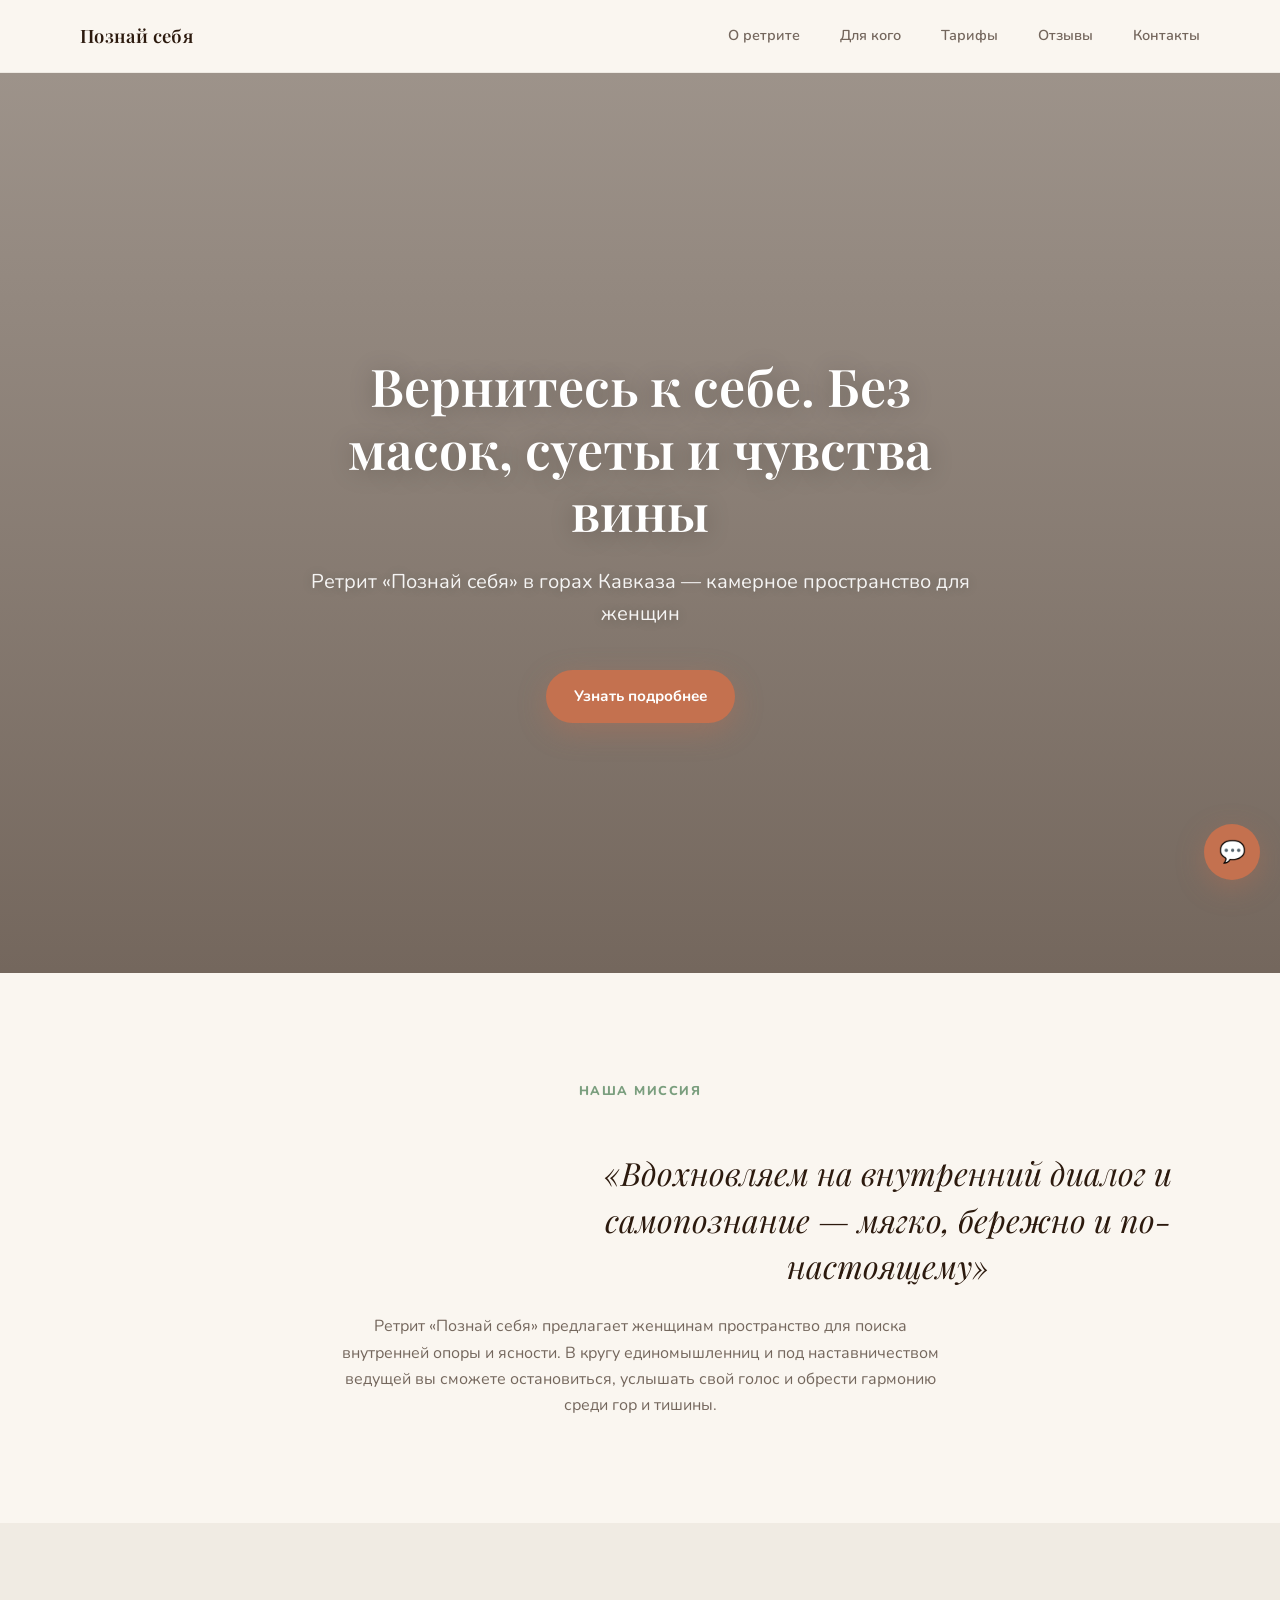
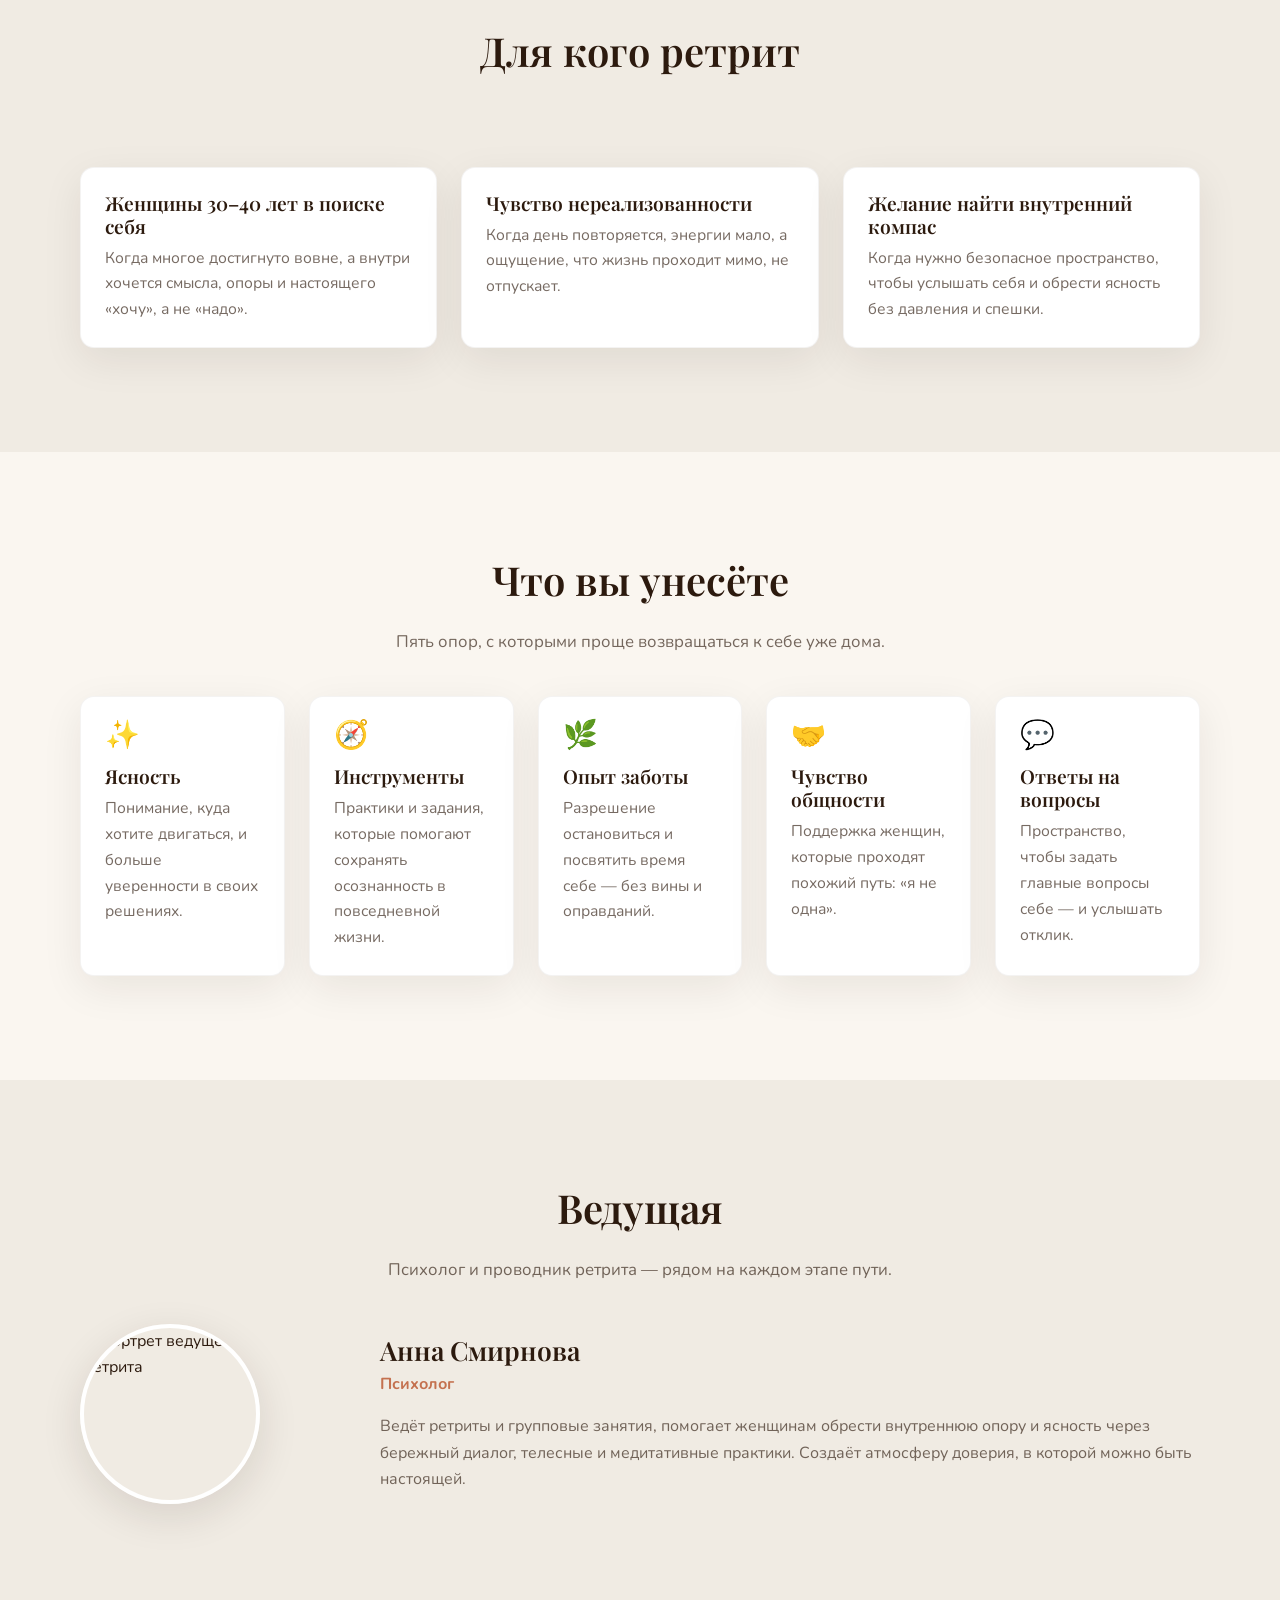
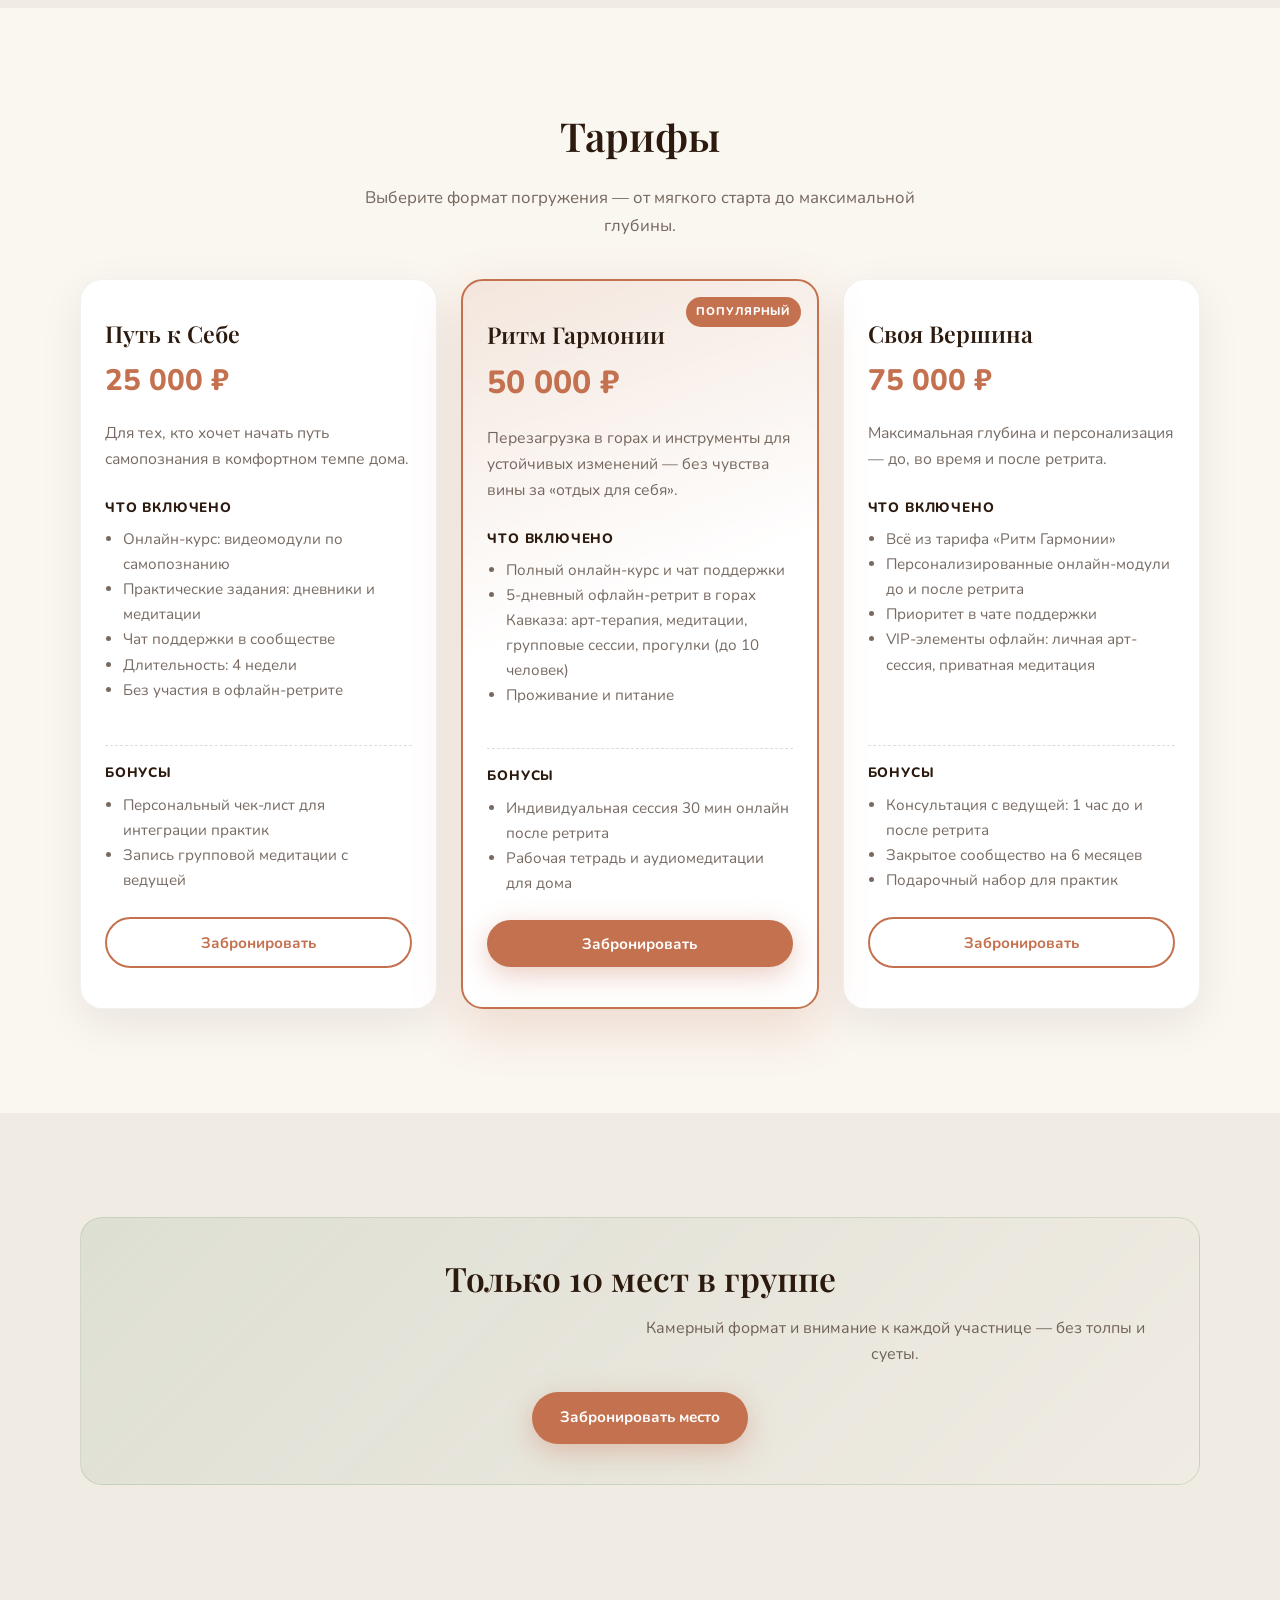
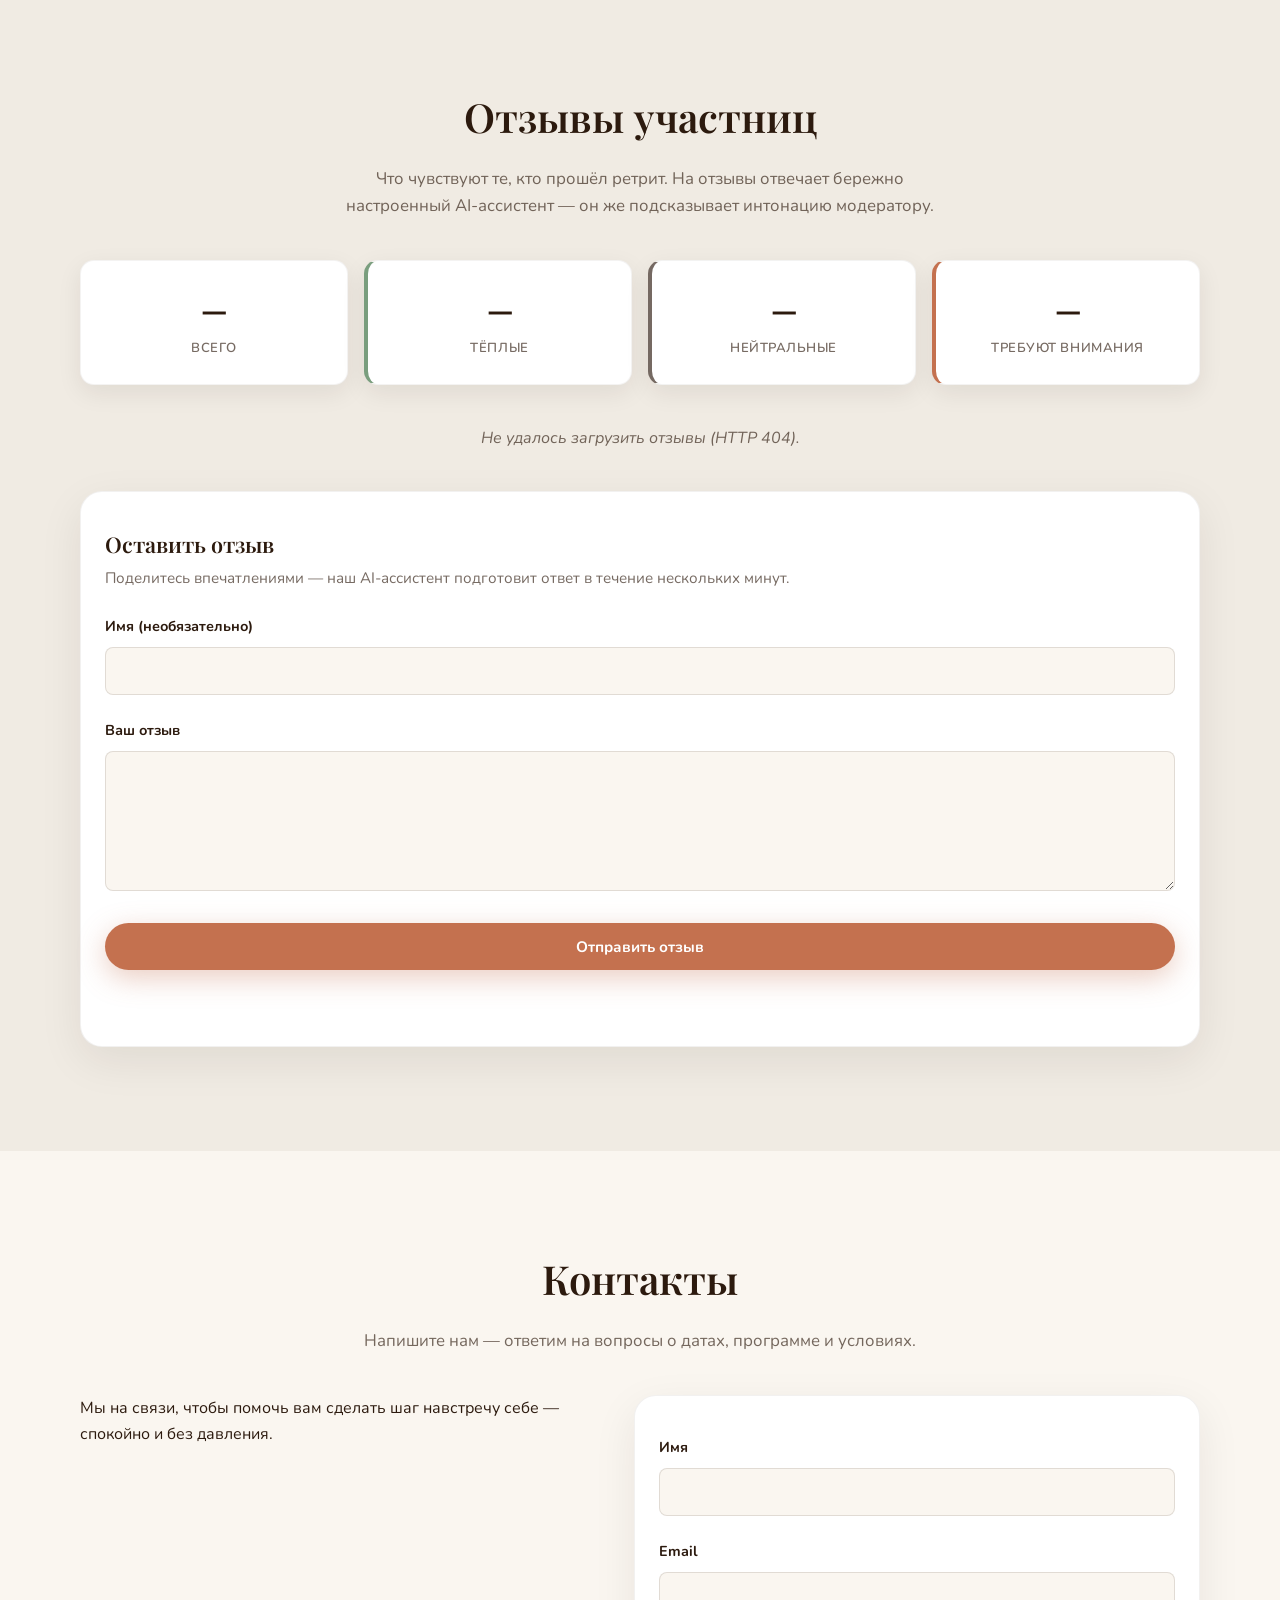
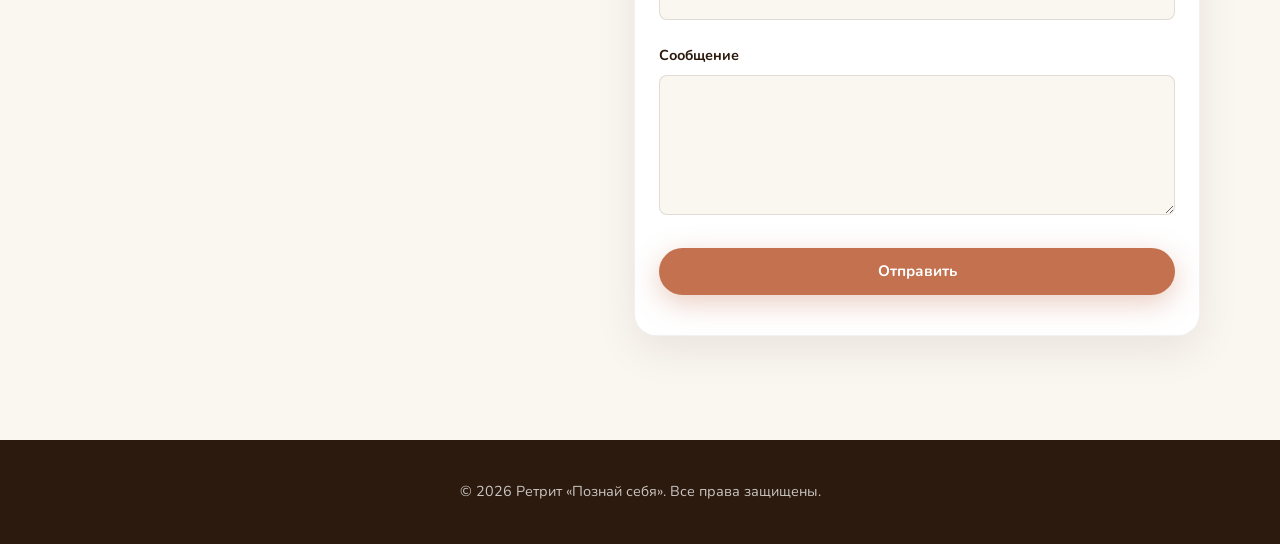
==== site/index.html @ 3740ccb3 "Initial commit: AI Review Analyzer Связка лендинга «Познай себя» с AI-ассистентом, который автоматич" ====
<!DOCTYPE html>
<html lang="ru">
  <head>
    <meta charset="UTF-8" />
    <meta name="viewport" content="width=device-width, initial-scale=1.0" />
    <meta
      name="description"
      content="Ретрит «Познай себя» в горах Кавказа — камерное пространство для женщин."
    />
    <title>Познай себя — ретрит для женщин</title>
    <link rel="preconnect" href="https://fonts.googleapis.com" />
    <link rel="preconnect" href="https://fonts.gstatic.com" crossorigin />
    <link
      href="https://fonts.googleapis.com/css2?family=Nunito:wght@400;600;700;800&family=Playfair+Display:ital,wght@0,500;0,600;0,700;1,500&display=swap"
      rel="stylesheet"
    />
    <link rel="stylesheet" href="assets/css/style.css" />
  </head>
  <body>
    <header class="site-header">
      <div class="container site-header__inner">
        <a class="site-logo" href="#">Познай себя</a>
        <nav class="site-nav" aria-label="Основная навигация">
          <a class="site-nav__link" href="#mission">О ретрите</a>
          <a class="site-nav__link" href="#audience">Для кого</a>
          <a class="site-nav__link" href="#tariffs">Тарифы</a>
          <a class="site-nav__link" href="#reviews">Отзывы</a>
          <a class="site-nav__link" href="#contacts">Контакты</a>
        </nav>
      </div>
    </header>

    <main>
      <section class="hero" id="top" aria-labelledby="hero-title">
        <div class="hero__bg" role="presentation"></div>
        <div class="hero__overlay" role="presentation"></div>
        <div class="hero__content reveal">
          <h1 class="hero__title" id="hero-title">
            Вернитесь к себе. Без масок, суеты и чувства вины
          </h1>
          <p class="hero__subtitle">
            Ретрит «Познай себя» в горах Кавказа — камерное пространство для
            женщин
          </p>
          <a class="btn btn--primary" href="#tariffs">Узнать подробнее</a>
        </div>
      </section>

      <section class="section mission" id="mission">
        <div class="container">
          <p class="mission__label reveal">Наша миссия</p>
          <blockquote class="mission__quote reveal reveal--delay-1">
            «Вдохновляем на внутренний диалог и самопознание — мягко, бережно и
            по-настоящему»
          </blockquote>
          <div class="mission__text reveal reveal--delay-2">
            <p>
              Ретрит «Познай себя» предлагает женщинам пространство для поиска
              внутренней опоры и ясности. В кругу единомышленниц и под
              наставничеством ведущей вы сможете остановиться, услышать свой
              голос и обрести гармонию среди гор и тишины.
            </p>
          </div>
        </div>
      </section>

      <section class="section section--alt" id="audience">
        <div class="container">
          <h2 class="reveal">Для кого ретрит</h2>
          <p class="section__intro reveal reveal--delay-1">
            Если узнаёте себя в одном из описаний — вам сюда.
          </p>
          <div class="cards-grid cards-grid--3">
            <article class="card reveal">
              <h3 class="card__title">Женщины 30–40 лет в поиске себя</h3>
              <p class="card__text">
                Когда многое достигнуто вовне, а внутри хочется смысла,
                опоры и настоящего «хочу», а не «надо».
              </p>
            </article>
            <article class="card reveal reveal--delay-1">
              <h3 class="card__title">Чувство нереализованности</h3>
              <p class="card__text">
                Когда день повторяется, энергии мало, а ощущение, что жизнь
                проходит мимо, не отпускает.
              </p>
            </article>
            <article class="card reveal reveal--delay-2">
              <h3 class="card__title">Желание найти внутренний компас</h3>
              <p class="card__text">
                Когда нужно безопасное пространство, чтобы услышать себя и
                обрести ясность без давления и спешки.
              </p>
            </article>
          </div>
        </div>
      </section>

      <section class="section" id="takeaways">
        <div class="container">
          <h2 class="reveal">Что вы унесёте</h2>
          <p class="section__intro reveal reveal--delay-1">
            Пять опор, с которыми проще возвращаться к себе уже дома.
          </p>
          <div class="cards-grid cards-grid--5">
            <article class="card reveal">
              <div class="card__icon" aria-hidden="true">✨</div>
              <h3 class="card__title">Ясность</h3>
              <p class="card__text">
                Понимание, куда хотите двигаться, и больше уверенности в своих
                решениях.
              </p>
            </article>
            <article class="card reveal reveal--delay-1">
              <div class="card__icon" aria-hidden="true">🧭</div>
              <h3 class="card__title">Инструменты</h3>
              <p class="card__text">
                Практики и задания, которые помогают сохранять осознанность в
                повседневной жизни.
              </p>
            </article>
            <article class="card reveal reveal--delay-2">
              <div class="card__icon" aria-hidden="true">🌿</div>
              <h3 class="card__title">Опыт заботы</h3>
              <p class="card__text">
                Разрешение остановиться и посвятить время себе — без вины и
                оправданий.
              </p>
            </article>
            <article class="card reveal reveal--delay-3">
              <div class="card__icon" aria-hidden="true">🤝</div>
              <h3 class="card__title">Чувство общности</h3>
              <p class="card__text">
                Поддержка женщин, которые проходят похожий путь: «я не одна».
              </p>
            </article>
            <article class="card reveal reveal--delay-4">
              <div class="card__icon" aria-hidden="true">💬</div>
              <h3 class="card__title">Ответы на вопросы</h3>
              <p class="card__text">
                Пространство, чтобы задать главные вопросы себе — и услышать
                отклик.
              </p>
            </article>
          </div>
        </div>
      </section>

      <section class="section section--alt" id="leading">
        <div class="container">
          <h2 class="reveal">Ведущая</h2>
          <p class="section__intro reveal reveal--delay-1">
            Психолог и проводник ретрита — рядом на каждом этапе пути.
          </p>
          <div class="leading">
            <div class="leading__avatar-wrap reveal">
              <img
                class="leading__avatar"
                src="https://i.pravatar.cc/200"
                width="200"
                height="200"
                alt="Портрет ведущей ретрита"
              />
            </div>
            <div class="reveal reveal--delay-1">
              <h3 class="leading__name">Анна Смирнова</h3>
              <p class="leading__role">Психолог</p>
              <p class="leading__bio">
                Ведёт ретриты и групповые занятия, помогает женщинам обрести
                внутреннюю опору и ясность через бережный диалог, телесные и
                медитативные практики. Создаёт атмосферу доверия, в которой
                можно быть настоящей.
              </p>
            </div>
          </div>
        </div>
      </section>

      <section class="section" id="tariffs">
        <div class="container">
          <h2 class="reveal">Тарифы</h2>
          <p class="section__intro reveal reveal--delay-1">
            Выберите формат погружения — от мягкого старта до максимальной
            глубины.
          </p>
          <div class="tariffs-grid">
            <article class="tariff-card reveal">
              <h3 class="tariff-card__name">Путь к Себе</h3>
              <p class="tariff-card__price">25&nbsp;000&nbsp;₽</p>
              <p class="tariff-card__desc">
                Для тех, кто хочет начать путь самопознания в комфортном темпе
                дома.
              </p>
              <p class="tariff-card__list-title">Что включено</p>
              <ul class="tariff-card__list">
                <li>Онлайн-курс: видеомодули по самопознанию</li>
                <li>Практические задания: дневники и медитации</li>
                <li>Чат поддержки в сообществе</li>
                <li>Длительность: 4 недели</li>
                <li>Без участия в офлайн-ретрите</li>
              </ul>
              <div class="tariff-card__bonuses">
                <p class="tariff-card__list-title">Бонусы</p>
                <ul class="tariff-card__list">
                  <li>Персональный чек-лист для интеграции практик</li>
                  <li>Запись групповой медитации с ведущей</li>
                </ul>
              </div>
              <button type="button" class="btn btn--outline btn--block">
                Забронировать
              </button>
            </article>

            <article class="tariff-card tariff-card--featured reveal reveal--delay-1">
              <span class="tariff-card__badge">Популярный</span>
              <h3 class="tariff-card__name">Ритм Гармонии</h3>
              <p class="tariff-card__price">50&nbsp;000&nbsp;₽</p>
              <p class="tariff-card__desc">
                Перезагрузка в горах и инструменты для устойчивых изменений —
                без чувства вины за «отдых для себя».
              </p>
              <p class="tariff-card__list-title">Что включено</p>
              <ul class="tariff-card__list">
                <li>Полный онлайн-курс и чат поддержки</li>
                <li>
                  5-дневный офлайн-ретрит в горах Кавказа: арт-терапия,
                  медитации, групповые сессии, прогулки (до 10 человек)
                </li>
                <li>Проживание и питание</li>
              </ul>
              <div class="tariff-card__bonuses">
                <p class="tariff-card__list-title">Бонусы</p>
                <ul class="tariff-card__list">
                  <li>Индивидуальная сессия 30 мин онлайн после ретрита</li>
                  <li>Рабочая тетрадь и аудиомедитации для дома</li>
                </ul>
              </div>
              <button type="button" class="btn btn--primary btn--block">
                Забронировать
              </button>
            </article>

            <article class="tariff-card reveal reveal--delay-2">
              <h3 class="tariff-card__name">Своя Вершина</h3>
              <p class="tariff-card__price">75&nbsp;000&nbsp;₽</p>
              <p class="tariff-card__desc">
                Максимальная глубина и персонализация — до, во время и после
                ретрита.
              </p>
              <p class="tariff-card__list-title">Что включено</p>
              <ul class="tariff-card__list">
                <li>Всё из тарифа «Ритм Гармонии»</li>
                <li>Персонализированные онлайн-модули до и после ретрита</li>
                <li>Приоритет в чате поддержки</li>
                <li>
                  VIP-элементы офлайн: личная арт-сессия, приватная медитация
                </li>
              </ul>
              <div class="tariff-card__bonuses">
                <p class="tariff-card__list-title">Бонусы</p>
                <ul class="tariff-card__list">
                  <li>Консультация с ведущей: 1 час до и после ретрита</li>
                  <li>Закрытое сообщество на 6 месяцев</li>
                  <li>Подарочный набор для практик</li>
                </ul>
              </div>
              <button type="button" class="btn btn--outline btn--block">
                Забронировать
              </button>
            </article>
          </div>
        </div>
      </section>

      <section class="section section--alt">
        <div class="container">
          <div class="cta-band reveal">
            <h2 class="cta-band__title">Только 10 мест в группе</h2>
            <p class="cta-band__text">
              Камерный формат и внимание к каждой участнице — без толпы и
              суеты.
            </p>
            <a class="btn btn--primary" href="#contacts">Забронировать место</a>
          </div>
        </div>
      </section>

      <section class="section section--alt" id="reviews" data-reviews-root>
        <div class="container">
          <h2 class="reveal">Отзывы участниц</h2>
          <p class="section__intro reveal reveal--delay-1">
            Что чувствуют те, кто прошёл ретрит. На отзывы отвечает бережно
            настроенный AI-ассистент — он же подсказывает интонацию модератору.
          </p>

          <div class="reviews-stats reveal reveal--delay-1" data-reviews-stats>
            <div class="reviews-stats__item">
              <span class="reviews-stats__value" data-reviews-total>—</span>
              <span class="reviews-stats__label">всего</span>
            </div>
            <div class="reviews-stats__item reviews-stats__item--positive">
              <span class="reviews-stats__value" data-reviews-positive>—</span>
              <span class="reviews-stats__label">тёплые</span>
            </div>
            <div class="reviews-stats__item reviews-stats__item--neutral">
              <span class="reviews-stats__value" data-reviews-neutral>—</span>
              <span class="reviews-stats__label">нейтральные</span>
            </div>
            <div class="reviews-stats__item reviews-stats__item--negative">
              <span class="reviews-stats__value" data-reviews-negative>—</span>
              <span class="reviews-stats__label">требуют внимания</span>
            </div>
          </div>

          <div class="reviews-list reveal reveal--delay-2" data-reviews-list>
            <p class="reviews-list__placeholder">Загружаем отзывы…</p>
          </div>

          <form class="reviews-form reveal reveal--delay-2" data-reviews-form novalidate>
            <h3 class="reviews-form__title">Оставить отзыв</h3>
            <p class="reviews-form__hint">
              Поделитесь впечатлениями — наш AI-ассистент подготовит ответ в течение
              нескольких минут.
            </p>
            <div class="form-group">
              <label for="review-name">Имя (необязательно)</label>
              <input
                id="review-name"
                name="name"
                type="text"
                autocomplete="name"
                maxlength="120"
              />
            </div>
            <div class="form-group">
              <label for="review-text">Ваш отзыв</label>
              <textarea
                id="review-text"
                name="text"
                maxlength="2000"
                required
              ></textarea>
            </div>
            <button class="btn btn--primary btn--block" type="submit">
              Отправить отзыв
            </button>
            <p class="reviews-form__feedback" data-reviews-feedback role="status"></p>
          </form>
        </div>
      </section>

      <section class="section" id="contacts">
        <div class="container">
          <h2 class="reveal">Контакты</h2>
          <p class="section__intro reveal reveal--delay-1">
            Напишите нам — ответим на вопросы о датах, программе и условиях.
          </p>
          <div class="contact-grid">
            <div class="reveal">
              <p>
                Мы на связи, чтобы помочь вам сделать шаг навстречу себе —
                спокойно и без давления.
              </p>
            </div>
            <form
              class="contact-form reveal reveal--delay-1"
              action="#"
              method="post"
            >
              <div class="form-group">
                <label for="contact-name">Имя</label>
                <input
                  id="contact-name"
                  name="name"
                  type="text"
                  autocomplete="name"
                  required
                />
              </div>
              <div class="form-group">
                <label for="contact-email">Email</label>
                <input
                  id="contact-email"
                  name="email"
                  type="email"
                  autocomplete="email"
                  required
                />
              </div>
              <div class="form-group">
                <label for="contact-message">Сообщение</label>
                <textarea
                  id="contact-message"
                  name="message"
                  required
                ></textarea>
              </div>
              <button class="btn btn--primary btn--block" type="submit">
                Отправить
              </button>
            </form>
          </div>
        </div>
      </section>
    </main>

    <footer class="site-footer">
      <div class="container">
        <p>
          © <span id="year"></span> Ретрит «Познай себя». Все права защищены.
        </p>
      </div>
    </footer>

    <script>
      document.getElementById("year").textContent = new Date().getFullYear();
    </script>
    <script src="assets/js/widget.js" defer></script>
    <script src="assets/js/reviews.js" defer></script>
    <script>
      (function () {
        var reveals = document.querySelectorAll(".reveal");
        if (!("IntersectionObserver" in window)) {
          reveals.forEach(function (el) {
            el.classList.add("is-visible");
          });
          return;
        }
        var observer = new IntersectionObserver(
          function (entries) {
            entries.forEach(function (entry) {
              if (entry.isIntersecting) {
                entry.target.classList.add("is-visible");
                observer.unobserve(entry.target);
              }
            });
          },
          { root: null, rootMargin: "0px 0px -8% 0px", threshold: 0.08 }
        );
        reveals.forEach(function (el) {
          observer.observe(el);
        });
      })();
    </script>
  </body>
</html>
---- site/assets/css/style.css ----
/* Retreat «Познай себя» — landing styles (mobile-first) */

:root {
  --color-cream: #faf6f0;
  --color-cream-dark: #f0ebe3;
  --color-terracotta: #c4714f;
  --color-terracotta-hover: #a85d3f;
  --color-green: #7a9e7e;
  --color-green-muted: rgba(122, 158, 126, 0.15);
  --color-brown: #2c1a0e;
  --color-brown-soft: rgba(44, 26, 14, 0.65);
  --color-white: #ffffff;
  --color-shadow: rgba(44, 26, 14, 0.08);
  --color-shadow-strong: rgba(44, 26, 14, 0.12);

  --font-heading: "Playfair Display", Georgia, serif;
  --font-body: "Nunito", system-ui, sans-serif;

  --space-xs: 0.5rem;
  --space-sm: 1rem;
  --space-md: 1.5rem;
  --space-lg: 2.5rem;
  --space-xl: 4rem;
  --space-2xl: 5.5rem;

  --radius-sm: 8px;
  --radius-md: 14px;
  --radius-lg: 22px;
  --radius-pill: 999px;

  --max-width: 1120px;
  --nav-height: 72px;

  --transition-fast: 0.2s ease;
  --transition-med: 0.35s ease;
}

*,
*::before,
*::after {
  box-sizing: border-box;
}

html {
  scroll-behavior: smooth;
}

body {
  margin: 0;
  font-family: var(--font-body);
  font-size: 1rem;
  line-height: 1.65;
  color: var(--color-brown);
  background-color: var(--color-cream);
  -webkit-font-smoothing: antialiased;
}

img {
  max-width: 100%;
  height: auto;
  display: block;
}

a {
  color: var(--color-terracotta);
  text-decoration: none;
  transition: color var(--transition-fast);
}

a:hover,
a:focus-visible {
  color: var(--color-terracotta-hover);
}

h1,
h2,
h3,
h4 {
  font-family: var(--font-heading);
  font-weight: 600;
  line-height: 1.2;
  margin: 0 0 var(--space-sm);
  color: var(--color-brown);
}

h1 {
  font-size: clamp(1.85rem, 5vw, 3.25rem);
}

h2 {
  font-size: clamp(1.65rem, 4vw, 2.5rem);
  text-align: center;
  margin-bottom: var(--space-md);
}

h3 {
  font-size: 1.2rem;
  margin-bottom: var(--space-xs);
}

p {
  margin: 0 0 var(--space-sm);
}

p:last-child {
  margin-bottom: 0;
}

ul {
  margin: 0 0 var(--space-sm);
  padding-left: 1.15rem;
}

.container {
  width: min(100% - 2rem, var(--max-width));
  margin-inline: auto;
}

.section {
  padding-block: var(--space-xl);
}

.section--alt {
  background-color: var(--color-cream-dark);
}

.section__intro {
  max-width: 38rem;
  margin-inline: auto;
  text-align: center;
  color: var(--color-brown-soft);
  margin-bottom: var(--space-lg);
  font-size: 1.05rem;
}

/* Reveal animation (Intersection Observer toggles .is-visible) */
.reveal {
  opacity: 0;
  transform: translateY(28px);
  transition:
    opacity 0.7s ease,
    transform 0.7s ease;
}

.reveal.is-visible {
  opacity: 1;
  transform: translateY(0);
}

.reveal--delay-1 {
  transition-delay: 0.08s;
}

.reveal--delay-2 {
  transition-delay: 0.16s;
}

.reveal--delay-3 {
  transition-delay: 0.24s;
}

.reveal--delay-4 {
  transition-delay: 0.32s;
}

/* ---------- Header ---------- */
.site-header {
  position: sticky;
  top: 0;
  z-index: 50;
  background-color: rgba(250, 246, 240, 0.92);
  backdrop-filter: blur(10px);
  border-bottom: 1px solid rgba(44, 26, 14, 0.06);
}

.site-header__inner {
  display: flex;
  align-items: center;
  justify-content: space-between;
  min-height: var(--nav-height);
  gap: var(--space-md);
}

.site-logo {
  font-family: var(--font-heading);
  font-size: 1.15rem;
  font-weight: 600;
  color: var(--color-brown);
  letter-spacing: 0.02em;
}

.site-logo:hover,
.site-logo:focus-visible {
  color: var(--color-terracotta);
}

.site-nav {
  display: flex;
  flex-wrap: wrap;
  gap: var(--space-sm) var(--space-md);
  justify-content: flex-end;
}

.site-nav__link {
  font-size: 0.9rem;
  font-weight: 600;
  color: var(--color-brown-soft);
}

.site-nav__link:hover,
.site-nav__link:focus-visible {
  color: var(--color-terracotta);
}

/* ---------- Hero ---------- */
.hero {
  position: relative;
  min-height: 100vh;
  min-height: 100dvh;
  display: flex;
  align-items: center;
  justify-content: center;
  text-align: center;
  color: var(--color-white);
  padding: calc(var(--nav-height) + var(--space-lg)) var(--space-sm)
    var(--space-xl);
}

.hero__bg {
  position: absolute;
  inset: 0;
  background-image: url("https://images.unsplash.com/photo-1506905925346-21bda4d32df4?auto=format&fit=crop&w=1920&q=80");
  background-size: cover;
  background-position: center;
}

.hero__overlay {
  position: absolute;
  inset: 0;
  background: linear-gradient(
    180deg,
    rgba(44, 26, 14, 0.45) 0%,
    rgba(44, 26, 14, 0.55) 50%,
    rgba(44, 26, 14, 0.65) 100%
  );
}

.hero__content {
  position: relative;
  z-index: 1;
  max-width: 44rem;
}

.hero__title {
  color: var(--color-white);
  text-shadow: 0 2px 24px rgba(0, 0, 0, 0.25);
  margin-bottom: var(--space-md);
}

.hero__subtitle {
  font-size: clamp(1rem, 2.5vw, 1.2rem);
  line-height: 1.6;
  margin-bottom: var(--space-lg);
  color: rgba(255, 255, 255, 0.92);
  text-shadow: 0 1px 12px rgba(0, 0, 0, 0.2);
}

.btn {
  display: inline-flex;
  align-items: center;
  justify-content: center;
  gap: var(--space-xs);
  padding: 0.85rem 1.75rem;
  font-family: var(--font-body);
  font-size: 0.95rem;
  font-weight: 700;
  border: none;
  border-radius: var(--radius-pill);
  cursor: pointer;
  transition:
    background-color var(--transition-fast),
    color var(--transition-fast),
    transform var(--transition-fast),
    box-shadow var(--transition-fast);
}

.btn:focus-visible {
  outline: 2px solid var(--color-terracotta);
  outline-offset: 3px;
}

.btn--primary {
  background-color: var(--color-terracotta);
  color: var(--color-white);
  box-shadow: 0 8px 28px rgba(196, 113, 79, 0.35);
}

.btn--primary:hover {
  background-color: var(--color-terracotta-hover);
  transform: translateY(-2px);
}

.btn--secondary {
  background-color: var(--color-white);
  color: var(--color-brown);
}

.btn--secondary:hover {
  background-color: var(--color-cream);
}

.btn--block {
  width: 100%;
}

.btn--outline {
  background-color: transparent;
  color: var(--color-terracotta);
  border: 2px solid var(--color-terracotta);
  box-shadow: none;
}

.btn--outline:hover {
  background-color: var(--color-terracotta);
  color: var(--color-white);
}

/* ---------- Mission / quote ---------- */
.mission {
  text-align: center;
}

.mission__label {
  display: inline-block;
  font-size: 0.8rem;
  font-weight: 800;
  letter-spacing: 0.12em;
  text-transform: uppercase;
  color: var(--color-green);
  margin-bottom: var(--space-sm);
}

.mission__quote {
  font-family: var(--font-heading);
  font-size: clamp(1.35rem, 3.5vw, 2rem);
  font-style: italic;
  line-height: 1.45;
  color: var(--color-brown);
  max-width: 36rem;
  margin-inline: auto var(--space-md);
  margin-bottom: var(--space-md);
}

.mission__text {
  max-width: 38rem;
  margin-inline: auto;
  color: var(--color-brown-soft);
}

/* ---------- Cards grid ---------- */
.cards-grid {
  display: grid;
  gap: var(--space-md);
}

.cards-grid--3 {
  grid-template-columns: 1fr;
}

.cards-grid--5 {
  grid-template-columns: 1fr;
}

.card {
  background-color: var(--color-white);
  border-radius: var(--radius-md);
  padding: var(--space-md);
  box-shadow: 0 12px 40px var(--color-shadow);
  border: 1px solid rgba(44, 26, 14, 0.05);
  height: 100%;
  transition:
    box-shadow var(--transition-med),
    transform var(--transition-med);
}

.card:hover {
  box-shadow: 0 18px 48px var(--color-shadow-strong);
  transform: translateY(-4px);
}

.card__title {
  font-family: var(--font-heading);
  font-size: 1.2rem;
  margin-bottom: var(--space-xs);
}

.card__text {
  color: var(--color-brown-soft);
  font-size: 0.98rem;
}

.card__icon {
  font-size: 1.75rem;
  line-height: 1;
  margin-bottom: var(--space-sm);
}

/* ---------- Leading ---------- */
.leading {
  display: grid;
  gap: var(--space-lg);
  align-items: center;
}

.leading__avatar-wrap {
  display: flex;
  justify-content: center;
}

.leading__avatar {
  width: 180px;
  height: 180px;
  border-radius: 50%;
  object-fit: cover;
  border: 4px solid var(--color-white);
  box-shadow: 0 12px 40px var(--color-shadow-strong);
}

.leading__name {
  font-family: var(--font-heading);
  font-size: 1.65rem;
  margin-bottom: 0.25rem;
}

.leading__role {
  font-weight: 700;
  color: var(--color-terracotta);
  margin-bottom: var(--space-sm);
}

.leading__bio {
  color: var(--color-brown-soft);
}

/* ---------- Tariffs ---------- */
.tariffs-grid {
  display: grid;
  gap: var(--space-md);
  grid-template-columns: 1fr;
  align-items: stretch;
}

.tariff-card {
  position: relative;
  background-color: var(--color-white);
  border-radius: var(--radius-lg);
  padding: var(--space-lg) var(--space-md);
  box-shadow: 0 14px 44px var(--color-shadow);
  border: 1px solid rgba(44, 26, 14, 0.06);
  display: flex;
  flex-direction: column;
  transition:
    transform var(--transition-med),
    box-shadow var(--transition-med);
}

.tariff-card:hover {
  transform: translateY(-6px);
  box-shadow: 0 22px 56px var(--color-shadow-strong);
}

.tariff-card--featured {
  background: linear-gradient(
    160deg,
    rgba(196, 113, 79, 0.12) 0%,
    var(--color-white) 45%
  );
  border: 2px solid var(--color-terracotta);
  box-shadow: 0 18px 50px rgba(196, 113, 79, 0.22);
}

.tariff-card__badge {
  position: absolute;
  top: var(--space-sm);
  right: var(--space-sm);
  font-size: 0.7rem;
  font-weight: 800;
  letter-spacing: 0.08em;
  text-transform: uppercase;
  background-color: var(--color-terracotta);
  color: var(--color-white);
  padding: 0.35rem 0.65rem;
  border-radius: var(--radius-pill);
}

.tariff-card__name {
  font-family: var(--font-heading);
  font-size: 1.45rem;
  margin-bottom: var(--space-xs);
}

.tariff-card__price {
  font-size: 1.85rem;
  font-weight: 800;
  color: var(--color-terracotta);
  margin-bottom: var(--space-sm);
}

.tariff-card--featured .tariff-card__price {
  color: var(--color-terracotta);
  font-size: 2rem;
}

.tariff-card__desc {
  color: var(--color-brown-soft);
  margin-bottom: var(--space-md);
  font-size: 0.98rem;
}

.tariff-card__list-title {
  font-weight: 800;
  font-size: 0.85rem;
  text-transform: uppercase;
  letter-spacing: 0.06em;
  color: var(--color-brown);
  margin-bottom: var(--space-xs);
}

.tariff-card__list {
  flex-grow: 1;
  margin-bottom: var(--space-md);
  color: var(--color-brown-soft);
  font-size: 0.95rem;
}

.tariff-card__bonuses {
  margin-top: var(--space-sm);
  padding-top: var(--space-sm);
  border-top: 1px dashed rgba(44, 26, 14, 0.15);
}

/* ---------- CTA band ---------- */
.cta-band {
  text-align: center;
  background: linear-gradient(
    135deg,
    var(--color-green-muted) 0%,
    var(--color-cream-dark) 100%
  );
  border-radius: var(--radius-lg);
  padding: var(--space-lg) var(--space-md);
  border: 1px solid rgba(122, 158, 126, 0.25);
}

.cta-band__title {
  font-family: var(--font-heading);
  font-size: clamp(1.5rem, 4vw, 2.1rem);
  margin-bottom: var(--space-sm);
}

.cta-band__text {
  color: var(--color-brown-soft);
  max-width: 32rem;
  margin-inline: auto var(--space-md);
  margin-bottom: var(--space-md);
}

/* ---------- Contact form ---------- */
.contact-grid {
  display: grid;
  gap: var(--space-lg);
}

.contact-form {
  background-color: var(--color-white);
  padding: var(--space-lg) var(--space-md);
  border-radius: var(--radius-lg);
  box-shadow: 0 14px 44px var(--color-shadow);
  border: 1px solid rgba(44, 26, 14, 0.06);
}

.form-group {
  margin-bottom: var(--space-md);
}

.form-group label {
  display: block;
  font-weight: 700;
  font-size: 0.9rem;
  margin-bottom: var(--space-xs);
  color: var(--color-brown);
}

.form-group input,
.form-group textarea {
  width: 100%;
  padding: 0.75rem 1rem;
  font-family: var(--font-body);
  font-size: 1rem;
  border: 1px solid rgba(44, 26, 14, 0.12);
  border-radius: var(--radius-sm);
  background-color: var(--color-cream);
  color: var(--color-brown);
  transition: border-color var(--transition-fast);
}

.form-group input:focus,
.form-group textarea:focus {
  outline: none;
  border-color: var(--color-green);
}

.form-group textarea {
  min-height: 140px;
  resize: vertical;
}

/* ---------- Reviews ---------- */
.reviews-stats {
  display: grid;
  grid-template-columns: repeat(2, 1fr);
  gap: var(--space-sm);
  margin-bottom: var(--space-lg);
}

.reviews-stats__item {
  background-color: var(--color-white);
  border-radius: var(--radius-md);
  padding: var(--space-md) var(--space-sm);
  text-align: center;
  border: 1px solid rgba(44, 26, 14, 0.05);
  box-shadow: 0 8px 24px var(--color-shadow);
}

.reviews-stats__item--positive {
  border-left: 4px solid var(--color-green);
}

.reviews-stats__item--neutral {
  border-left: 4px solid var(--color-brown-soft);
}

.reviews-stats__item--negative {
  border-left: 4px solid var(--color-terracotta);
}

.reviews-stats__value {
  display: block;
  font-family: var(--font-heading);
  font-size: 1.85rem;
  font-weight: 700;
  color: var(--color-brown);
}

.reviews-stats__label {
  display: block;
  font-size: 0.82rem;
  font-weight: 600;
  color: var(--color-brown-soft);
  letter-spacing: 0.04em;
  text-transform: uppercase;
  margin-top: 0.25rem;
}

.reviews-list {
  display: grid;
  gap: var(--space-md);
  margin-bottom: var(--space-lg);
}

.reviews-list__placeholder,
.reviews-list__empty {
  text-align: center;
  color: var(--color-brown-soft);
  font-style: italic;
}

.review-card {
  background-color: var(--color-white);
  border-radius: var(--radius-md);
  padding: var(--space-md);
  border: 1px solid rgba(44, 26, 14, 0.05);
  box-shadow: 0 12px 36px var(--color-shadow);
}

.review-card__header {
  display: flex;
  flex-wrap: wrap;
  gap: var(--space-xs) var(--space-sm);
  align-items: center;
  margin-bottom: var(--space-sm);
}

.review-card__author {
  font-weight: 700;
  color: var(--color-brown);
}

.review-card__date {
  color: var(--color-brown-soft);
  font-size: 0.85rem;
}

.review-card__tone {
  font-size: 0.72rem;
  font-weight: 800;
  letter-spacing: 0.08em;
  text-transform: uppercase;
  padding: 0.25rem 0.6rem;
  border-radius: var(--radius-pill);
  background-color: rgba(44, 26, 14, 0.08);
  color: var(--color-brown-soft);
}

.review-card__tone--positive {
  background-color: var(--color-green-muted);
  color: var(--color-green);
}

.review-card__tone--negative {
  background-color: rgba(196, 113, 79, 0.18);
  color: var(--color-terracotta);
}

.review-card__tone--neutral {
  background-color: rgba(44, 26, 14, 0.08);
  color: var(--color-brown-soft);
}

.review-card__status {
  font-size: 0.72rem;
  font-weight: 700;
  color: var(--color-brown-soft);
  margin-left: auto;
}

.review-card__text {
  color: var(--color-brown);
  margin-bottom: 0;
  white-space: pre-wrap;
}

.review-card__reply {
  margin-top: var(--space-sm);
  padding: var(--space-sm) var(--space-md);
  border-left: 3px solid var(--color-green);
  background-color: var(--color-cream);
  border-radius: var(--radius-sm);
}

.review-card__reply-label {
  display: block;
  font-size: 0.72rem;
  font-weight: 800;
  letter-spacing: 0.08em;
  text-transform: uppercase;
  color: var(--color-green);
  margin-bottom: 0.35rem;
}

.review-card__reply-text {
  margin: 0;
  color: var(--color-brown);
  white-space: pre-wrap;
}

.reviews-form {
  background-color: var(--color-white);
  padding: var(--space-lg) var(--space-md);
  border-radius: var(--radius-lg);
  box-shadow: 0 14px 44px var(--color-shadow);
  border: 1px solid rgba(44, 26, 14, 0.06);
}

.reviews-form__title {
  font-family: var(--font-heading);
  font-size: 1.35rem;
  margin-bottom: var(--space-xs);
}

.reviews-form__hint {
  color: var(--color-brown-soft);
  font-size: 0.95rem;
  margin-bottom: var(--space-md);
}

.reviews-form__feedback {
  margin-top: var(--space-sm);
  font-size: 0.9rem;
  font-weight: 600;
  min-height: 1.4em;
}

.reviews-form__feedback--success {
  color: var(--color-green);
}

.reviews-form__feedback--error {
  color: var(--color-terracotta);
}

@media (min-width: 768px) {
  .reviews-stats {
    grid-template-columns: repeat(4, 1fr);
  }
}

/* ---------- Footer ---------- */
.site-footer {
  padding: var(--space-lg) var(--space-sm);
  text-align: center;
  background-color: var(--color-brown);
  color: rgba(255, 255, 255, 0.75);
  font-size: 0.9rem;
}

.site-footer a {
  color: rgba(255, 255, 255, 0.9);
}

.site-footer a:hover {
  color: var(--color-white);
}

/* ---------- Breakpoints ---------- */
@media (min-width: 480px) {
  .cards-grid--5 {
    grid-template-columns: repeat(2, 1fr);
  }
}

@media (min-width: 768px) {
  .site-nav {
    gap: var(--space-md) var(--space-lg);
  }

  .cards-grid--3 {
    grid-template-columns: repeat(3, 1fr);
  }

  .cards-grid--5 {
    grid-template-columns: repeat(2, 1fr);
  }

  .tariffs-grid {
    grid-template-columns: repeat(3, 1fr);
    align-items: stretch;
  }

  .tariff-card--featured {
    transform: scale(1.03);
    z-index: 1;
  }

  .tariff-card--featured:hover {
    transform: scale(1.03) translateY(-6px);
  }

  .leading {
    grid-template-columns: 260px 1fr;
  }

  .leading__avatar-wrap {
    justify-content: flex-start;
  }

  .contact-grid {
    grid-template-columns: 1fr 1.1fr;
    align-items: start;
  }
}

@media (min-width: 1200px) {
  :root {
    --space-xl: 5rem;
    --space-2xl: 6.5rem;
  }

  .section {
    padding-block: var(--space-2xl);
  }

  .cards-grid--5 {
    grid-template-columns: repeat(5, 1fr);
  }

  .hero__subtitle {
    font-size: 1.25rem;
  }
}
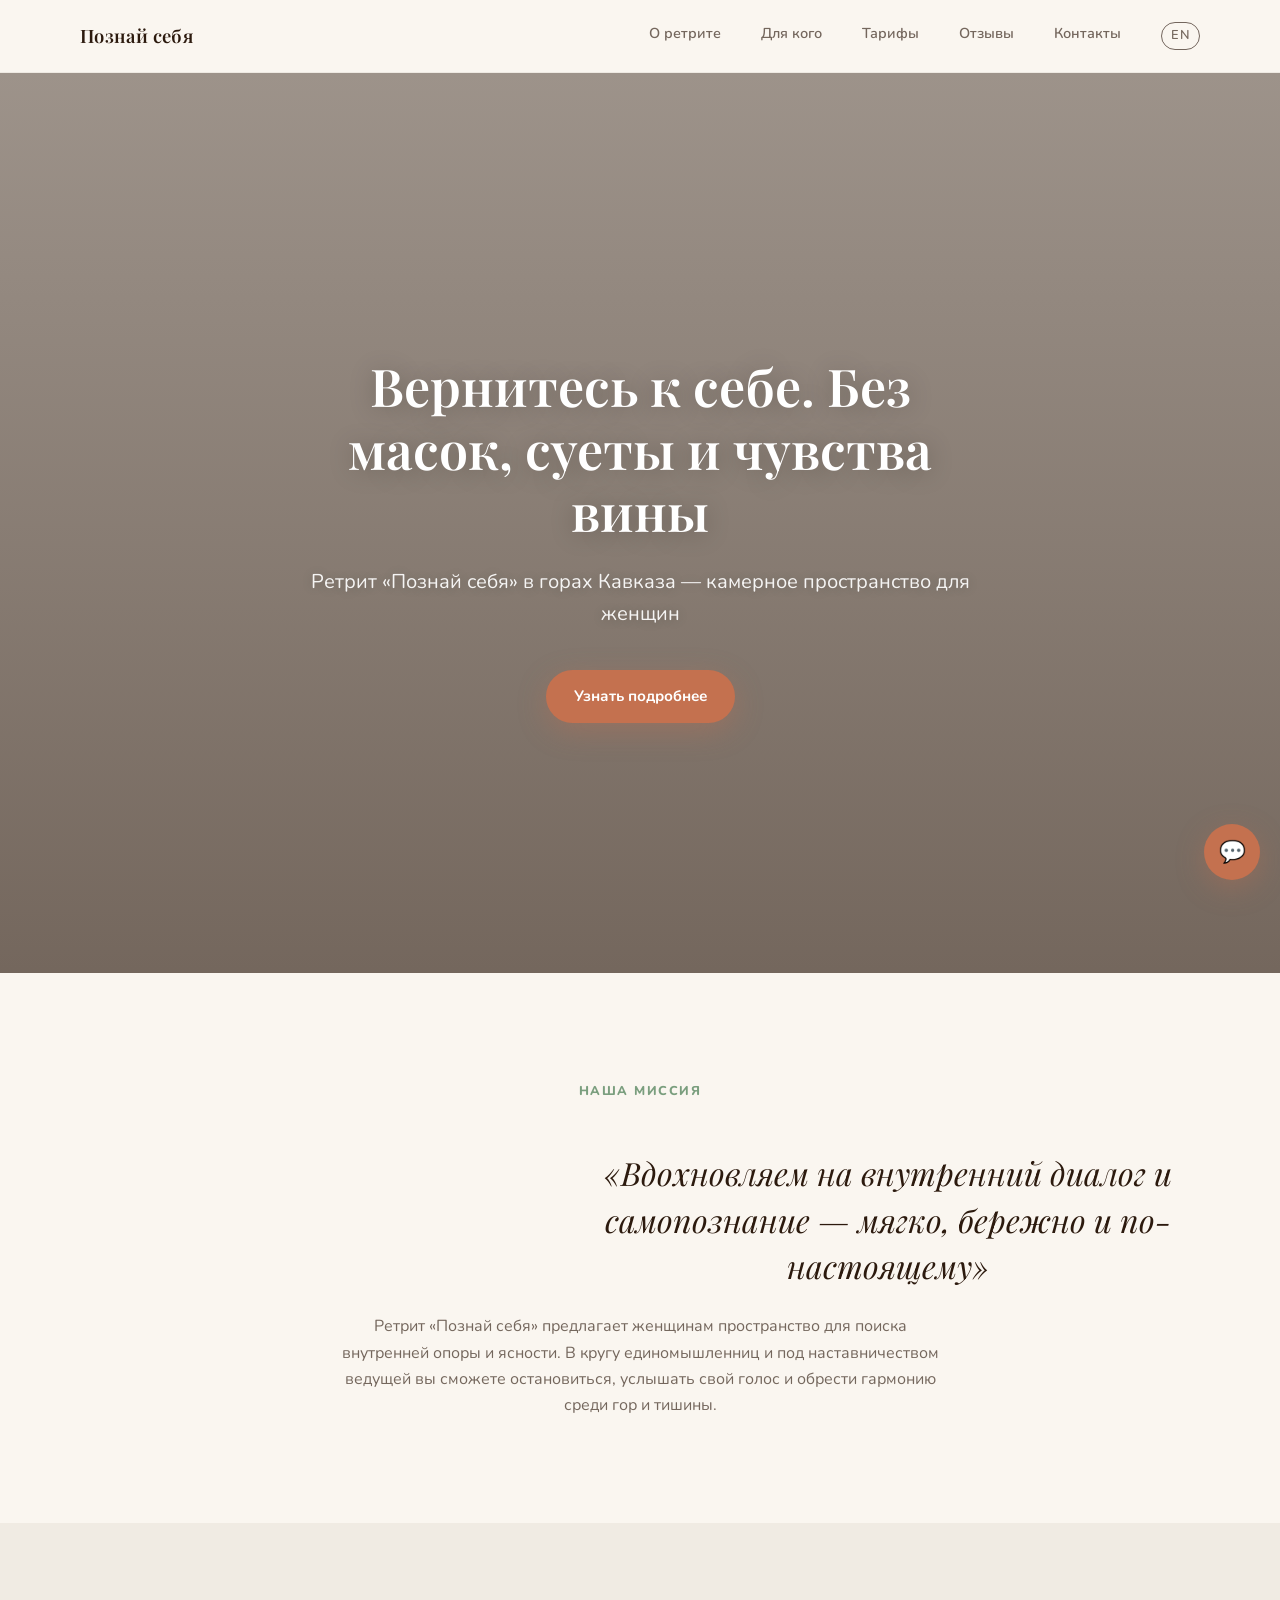
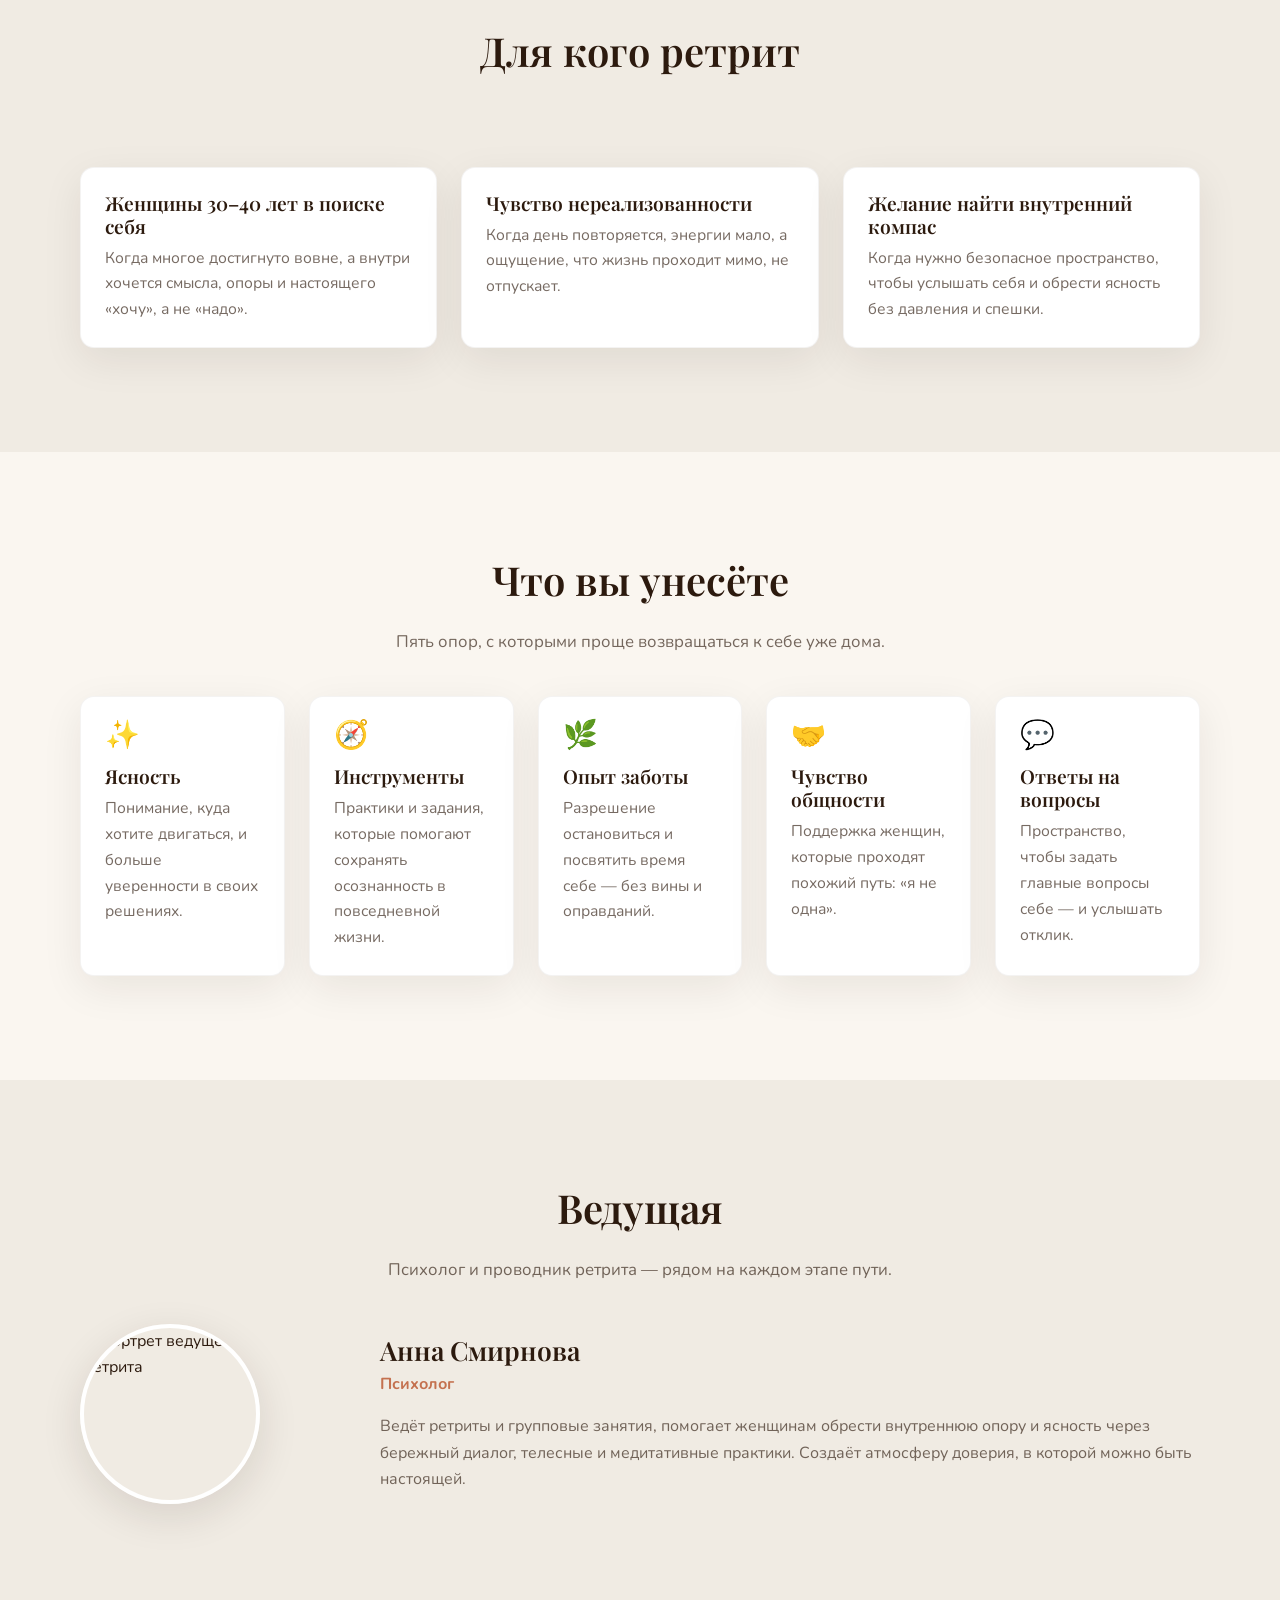
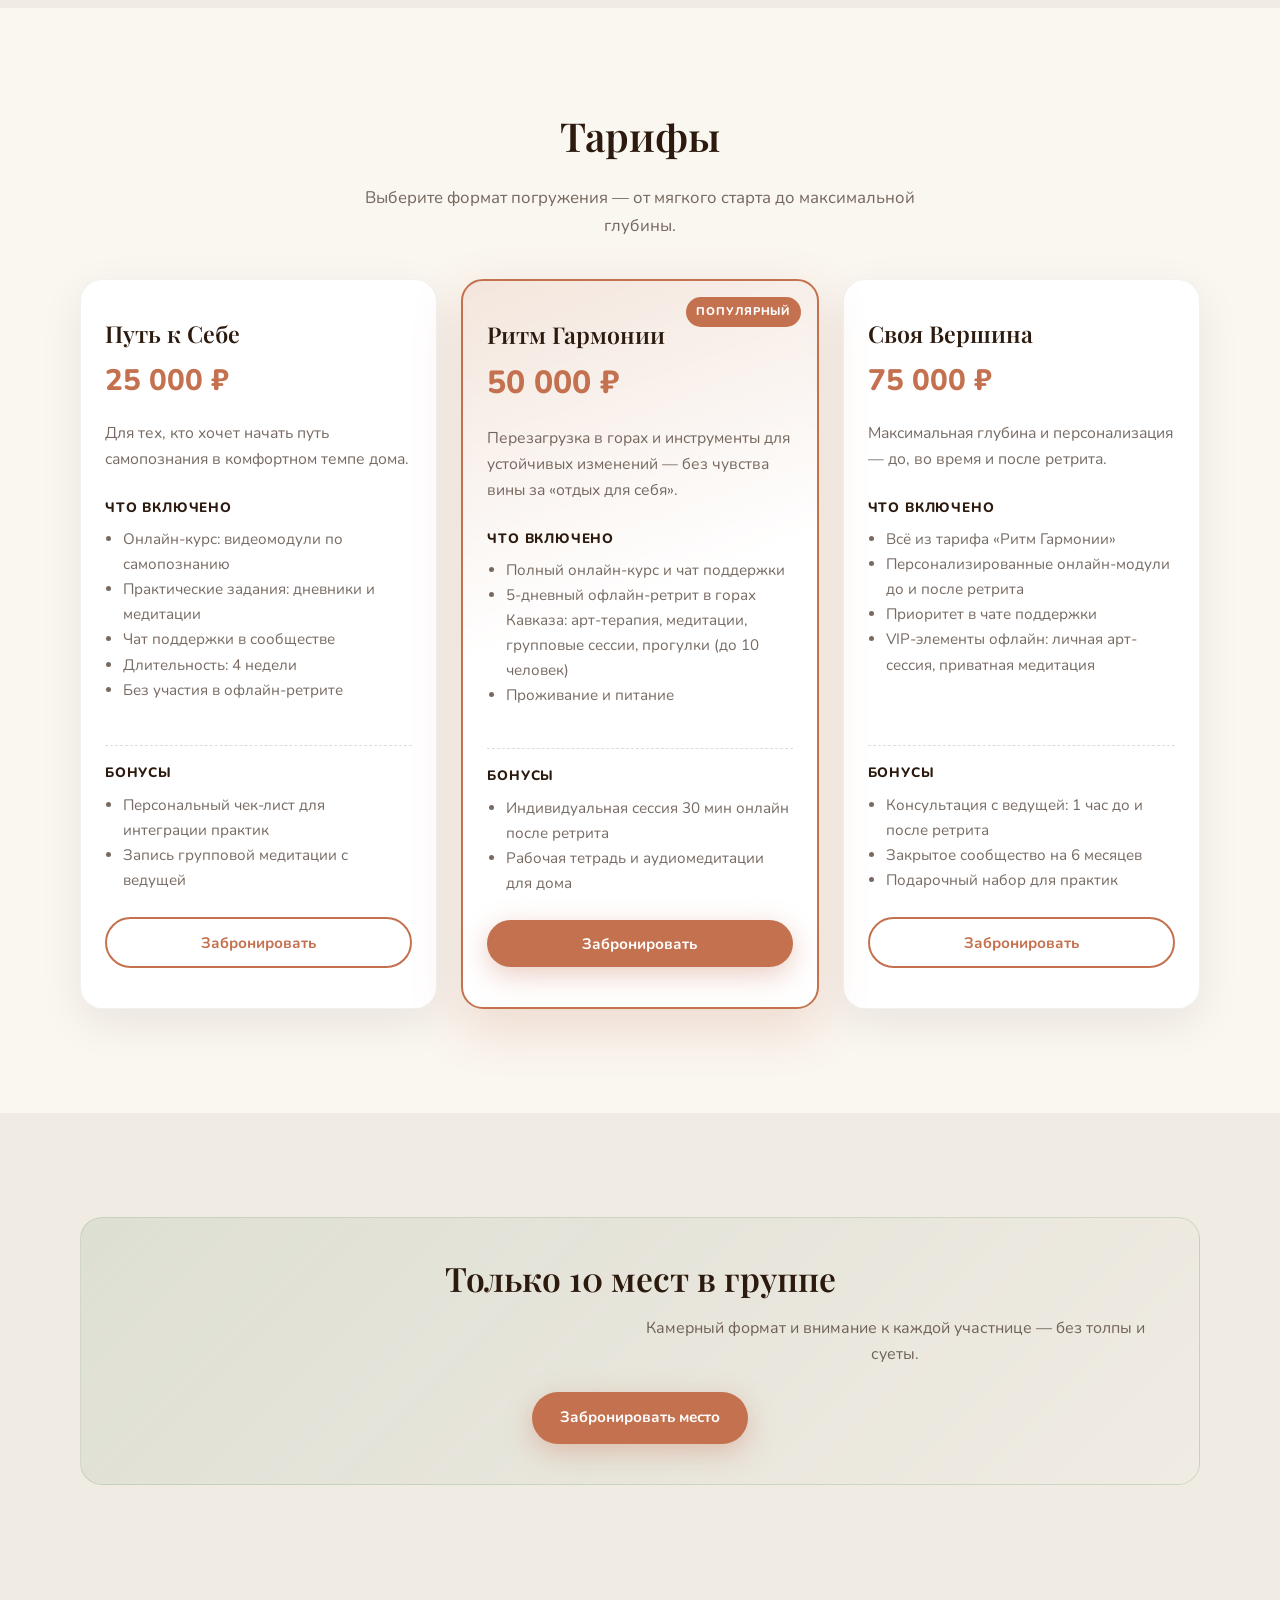
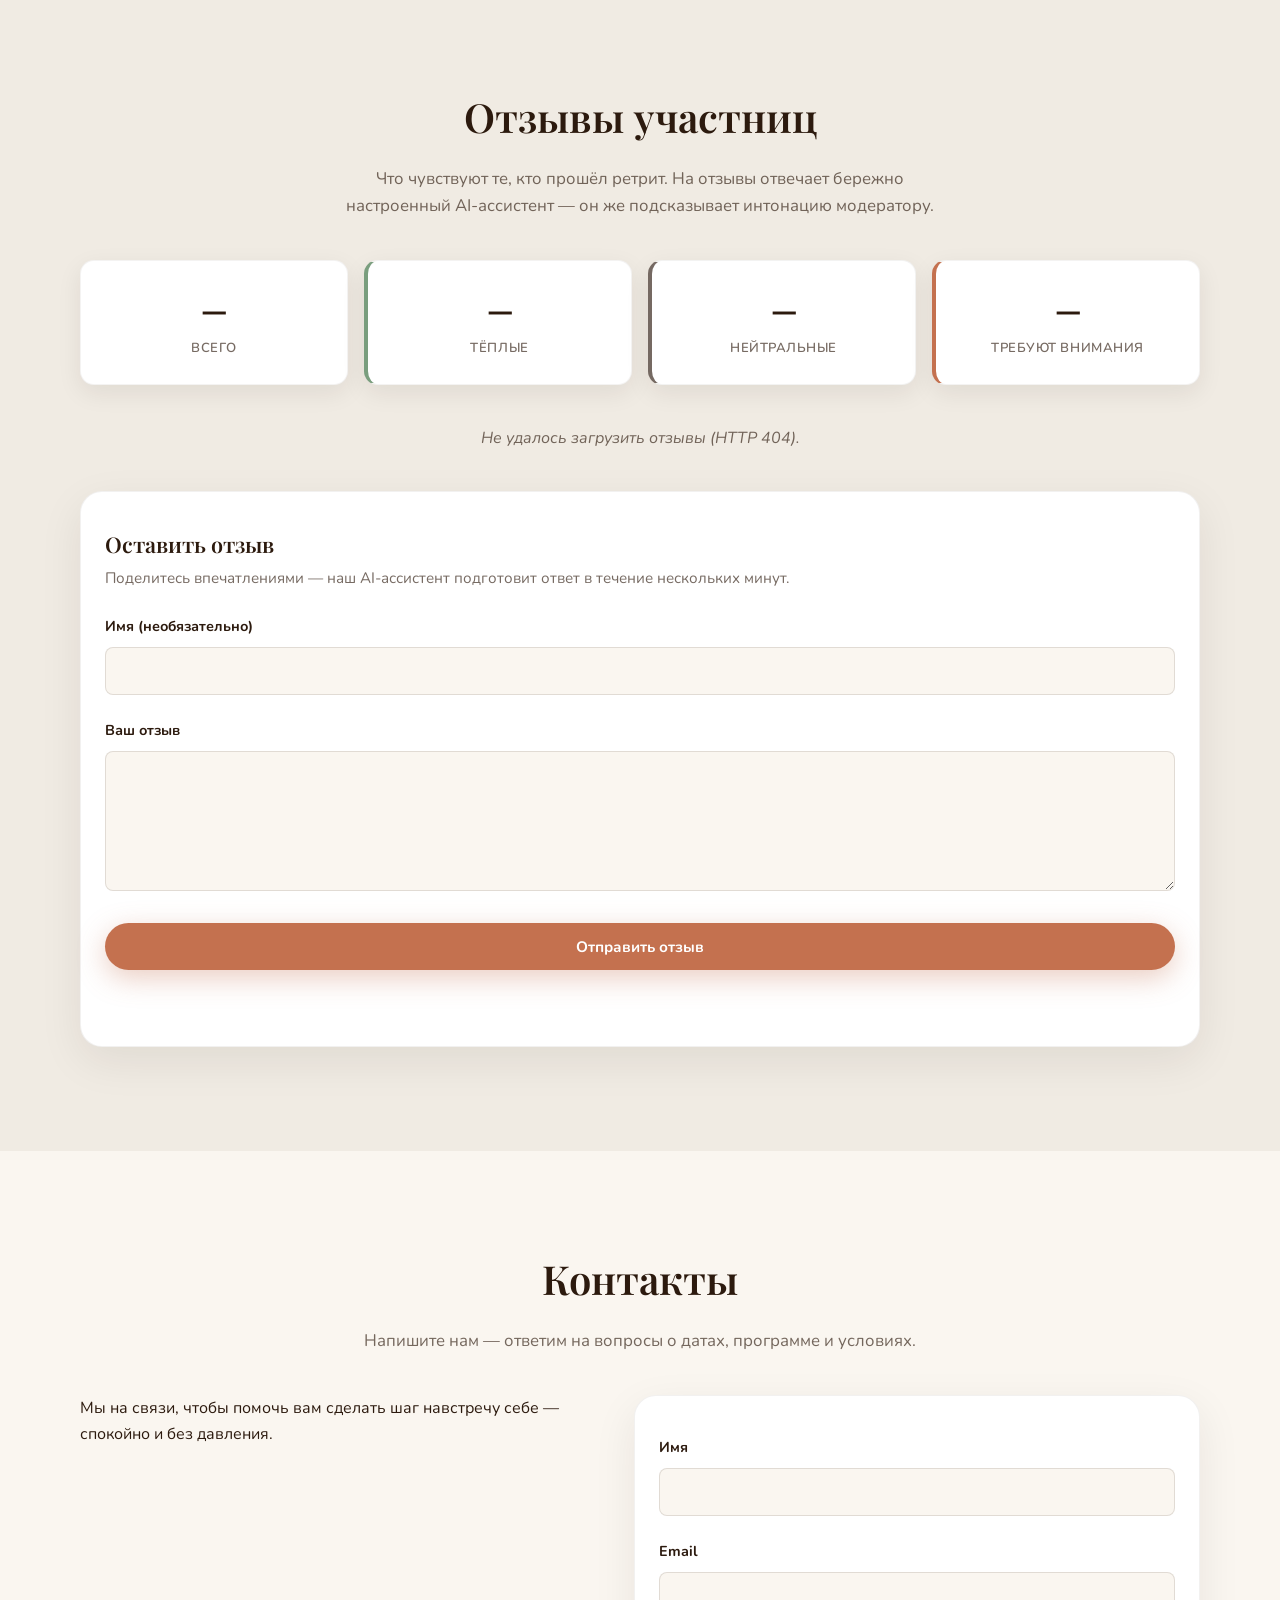
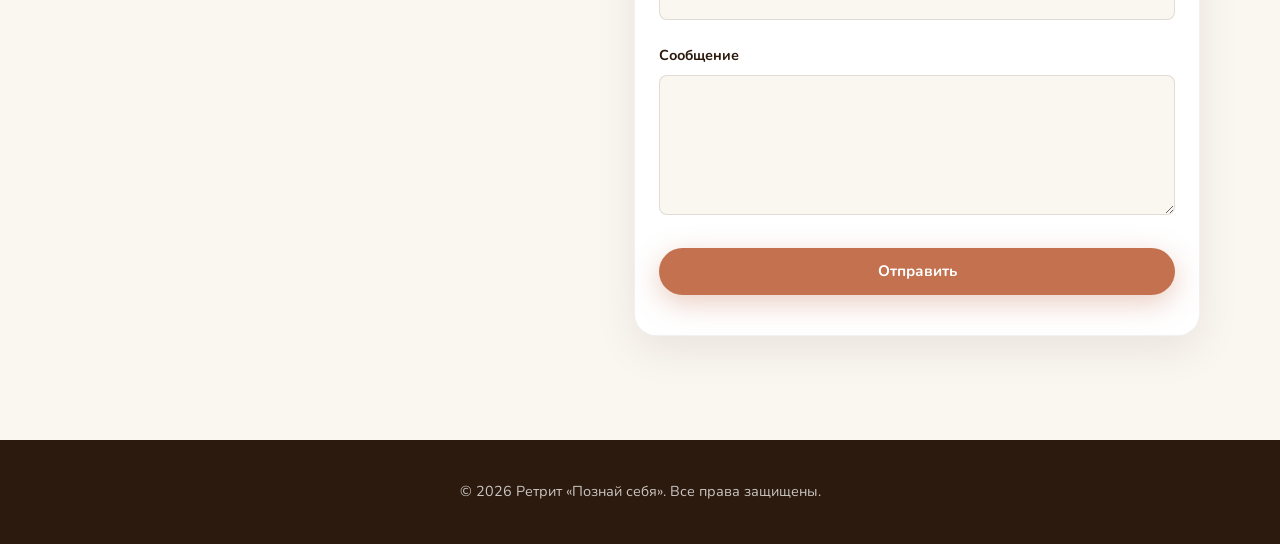
==== commit 76492c7c: "Английская версия лендинга и отзывов - /en/: английский лендинг ретрита (адаптирован: Доломиты, цены" ====
--- a/site/index.html
+++ b/site/index.html
@@ -26,6 +26,7 @@
           <a class="site-nav__link" href="#tariffs">Тарифы</a>
           <a class="site-nav__link" href="#reviews">Отзывы</a>
           <a class="site-nav__link" href="#contacts">Контакты</a>
+          <a class="site-nav__link site-nav__lang" href="en/" hreflang="en" lang="en">EN</a>
         </nav>
       </div>
     </header>
--- a/site/assets/css/style.css
+++ b/site/assets/css/style.css
@@ -888,3 +888,12 @@
     font-size: 1.25rem;
   }
 }
+
+/* Переключатель языка в шапке (RU / EN) */
+.site-nav__lang {
+  padding: 0.15rem 0.55rem;
+  border: 1px solid currentColor;
+  border-radius: 999px;
+  font-size: 0.8rem;
+  letter-spacing: 0.04em;
+}
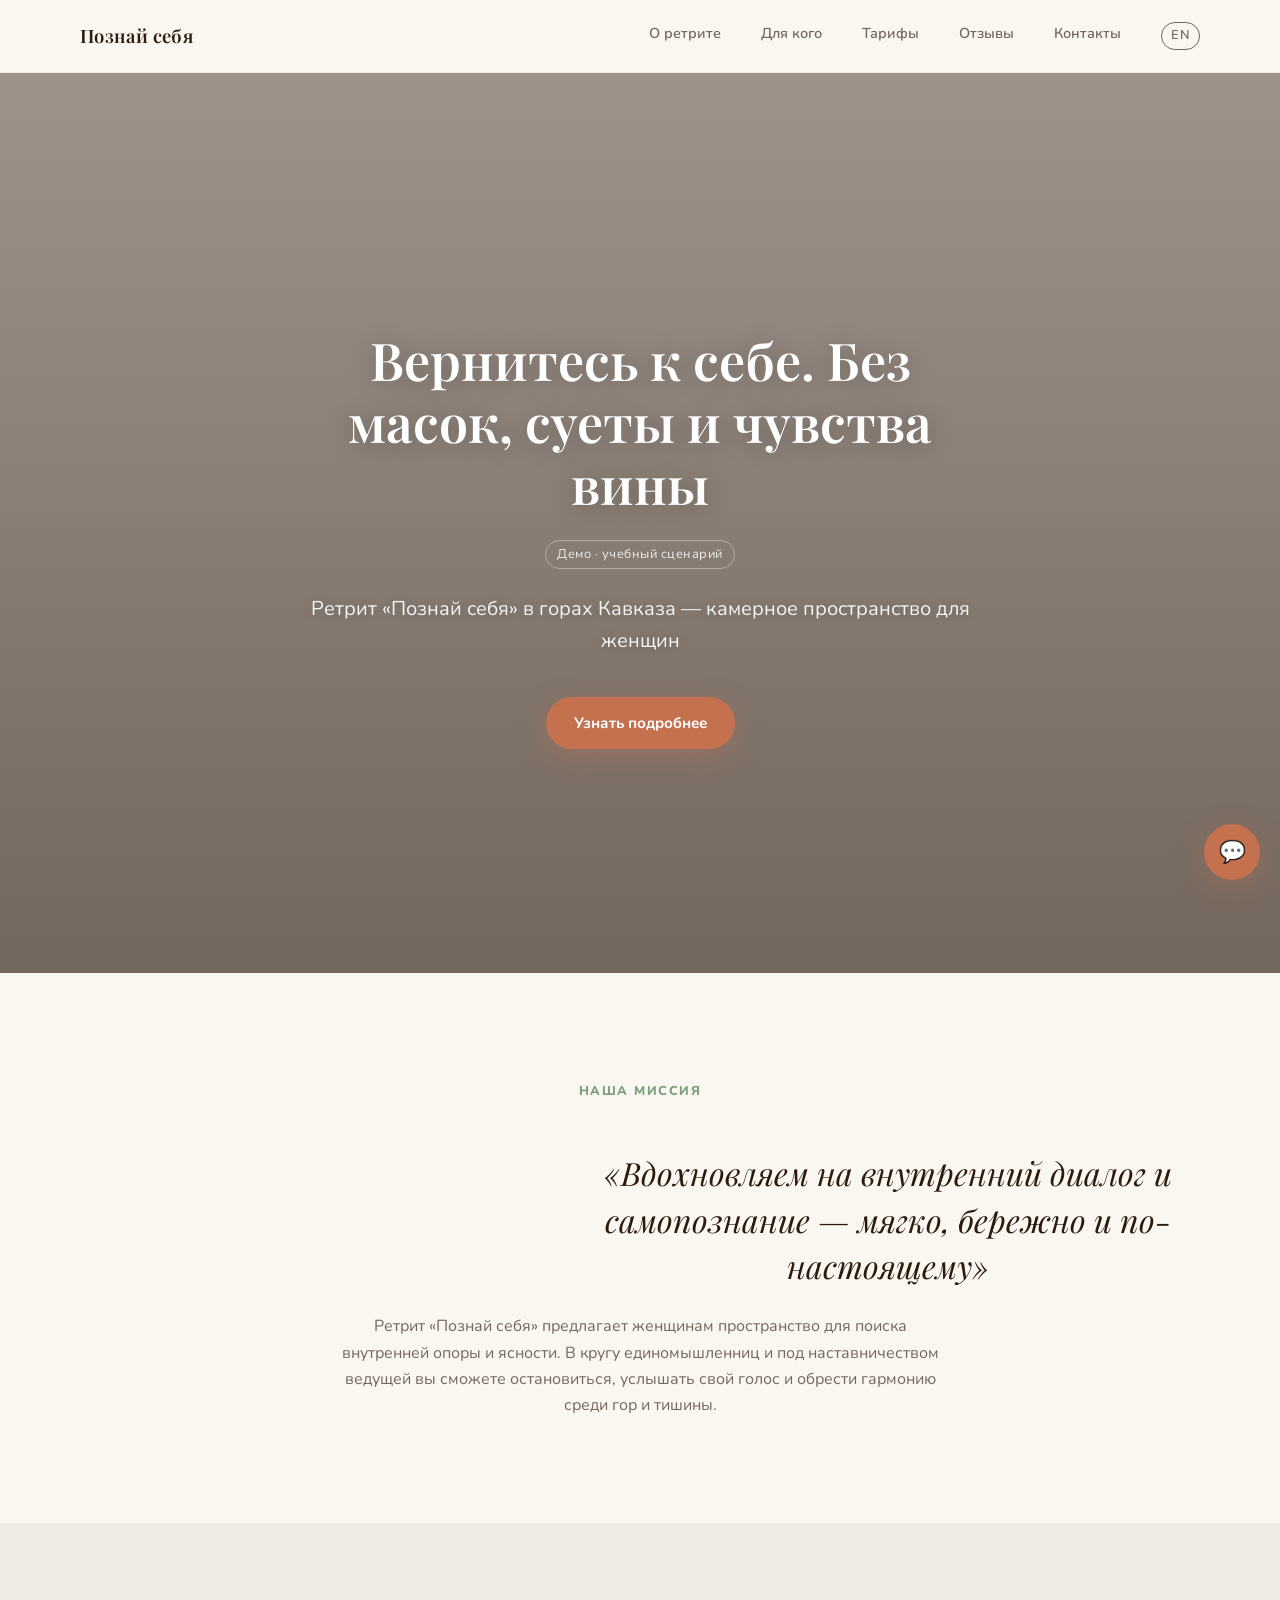
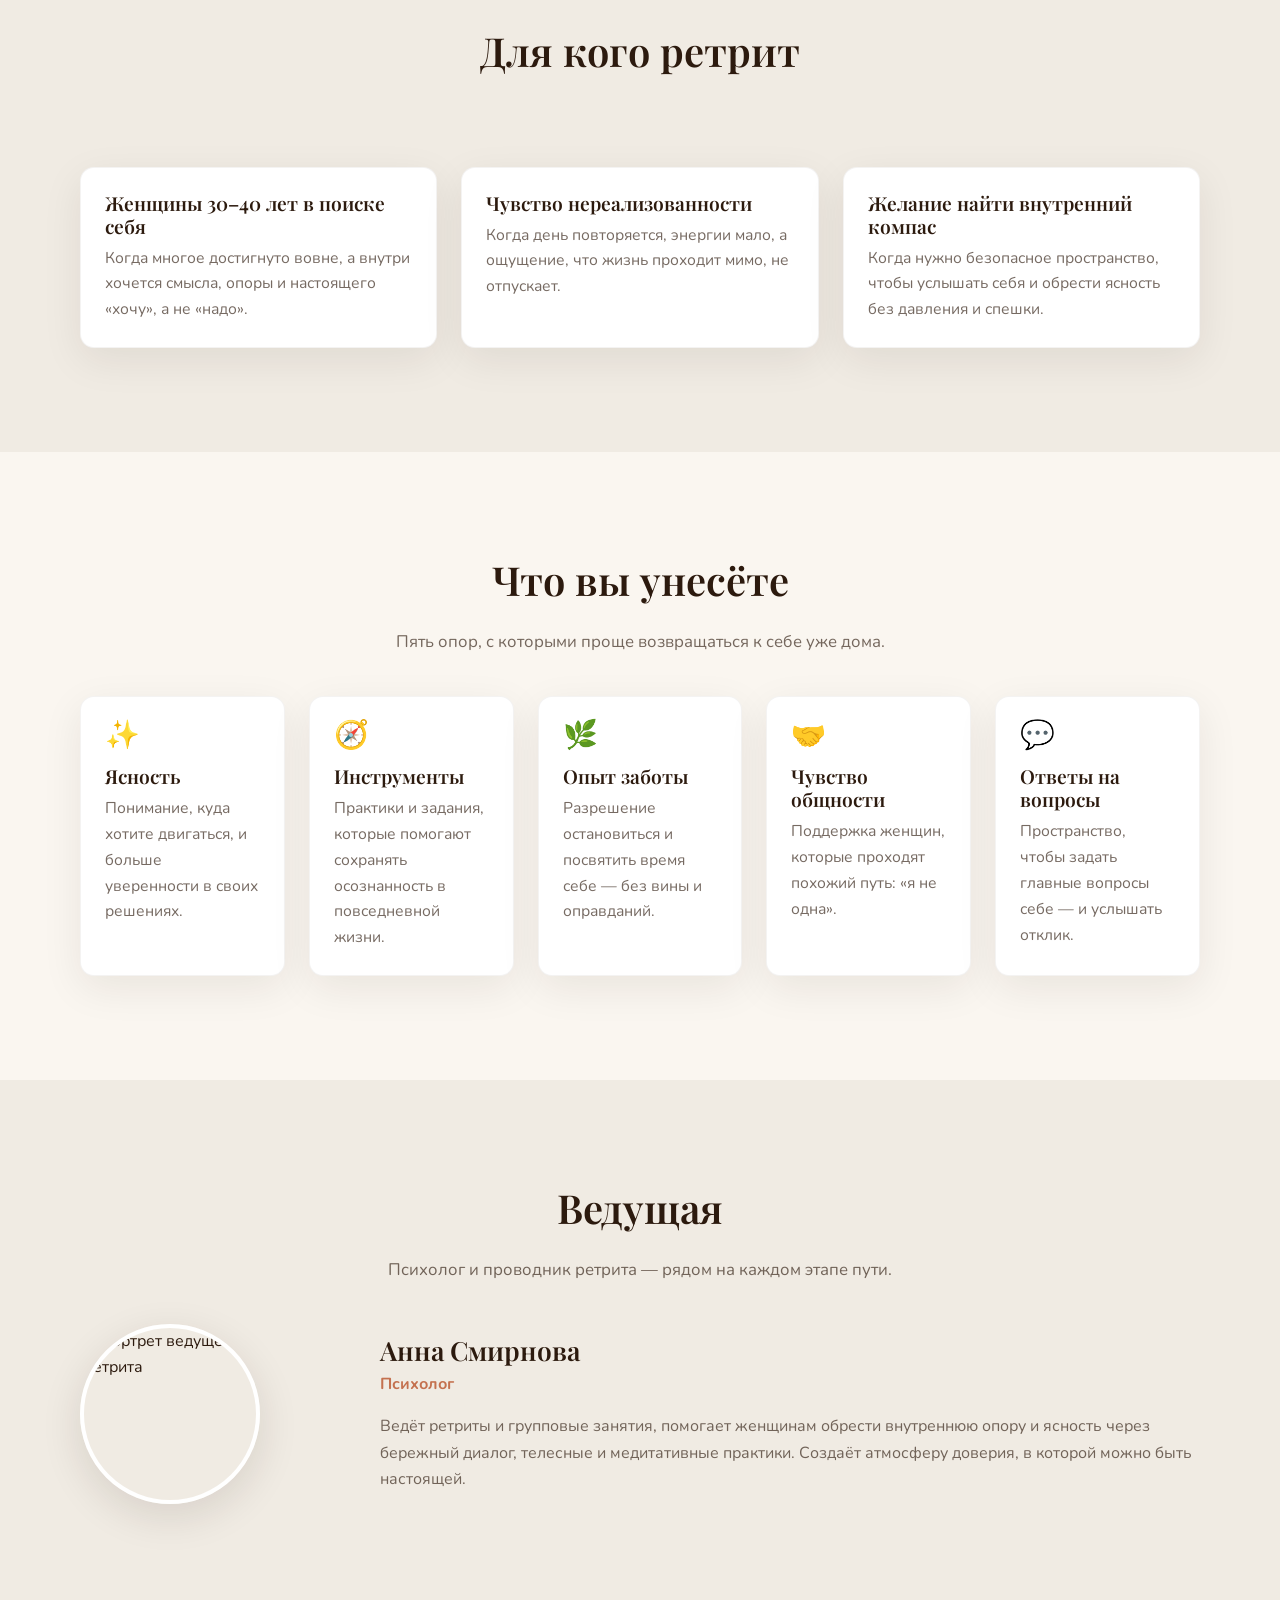
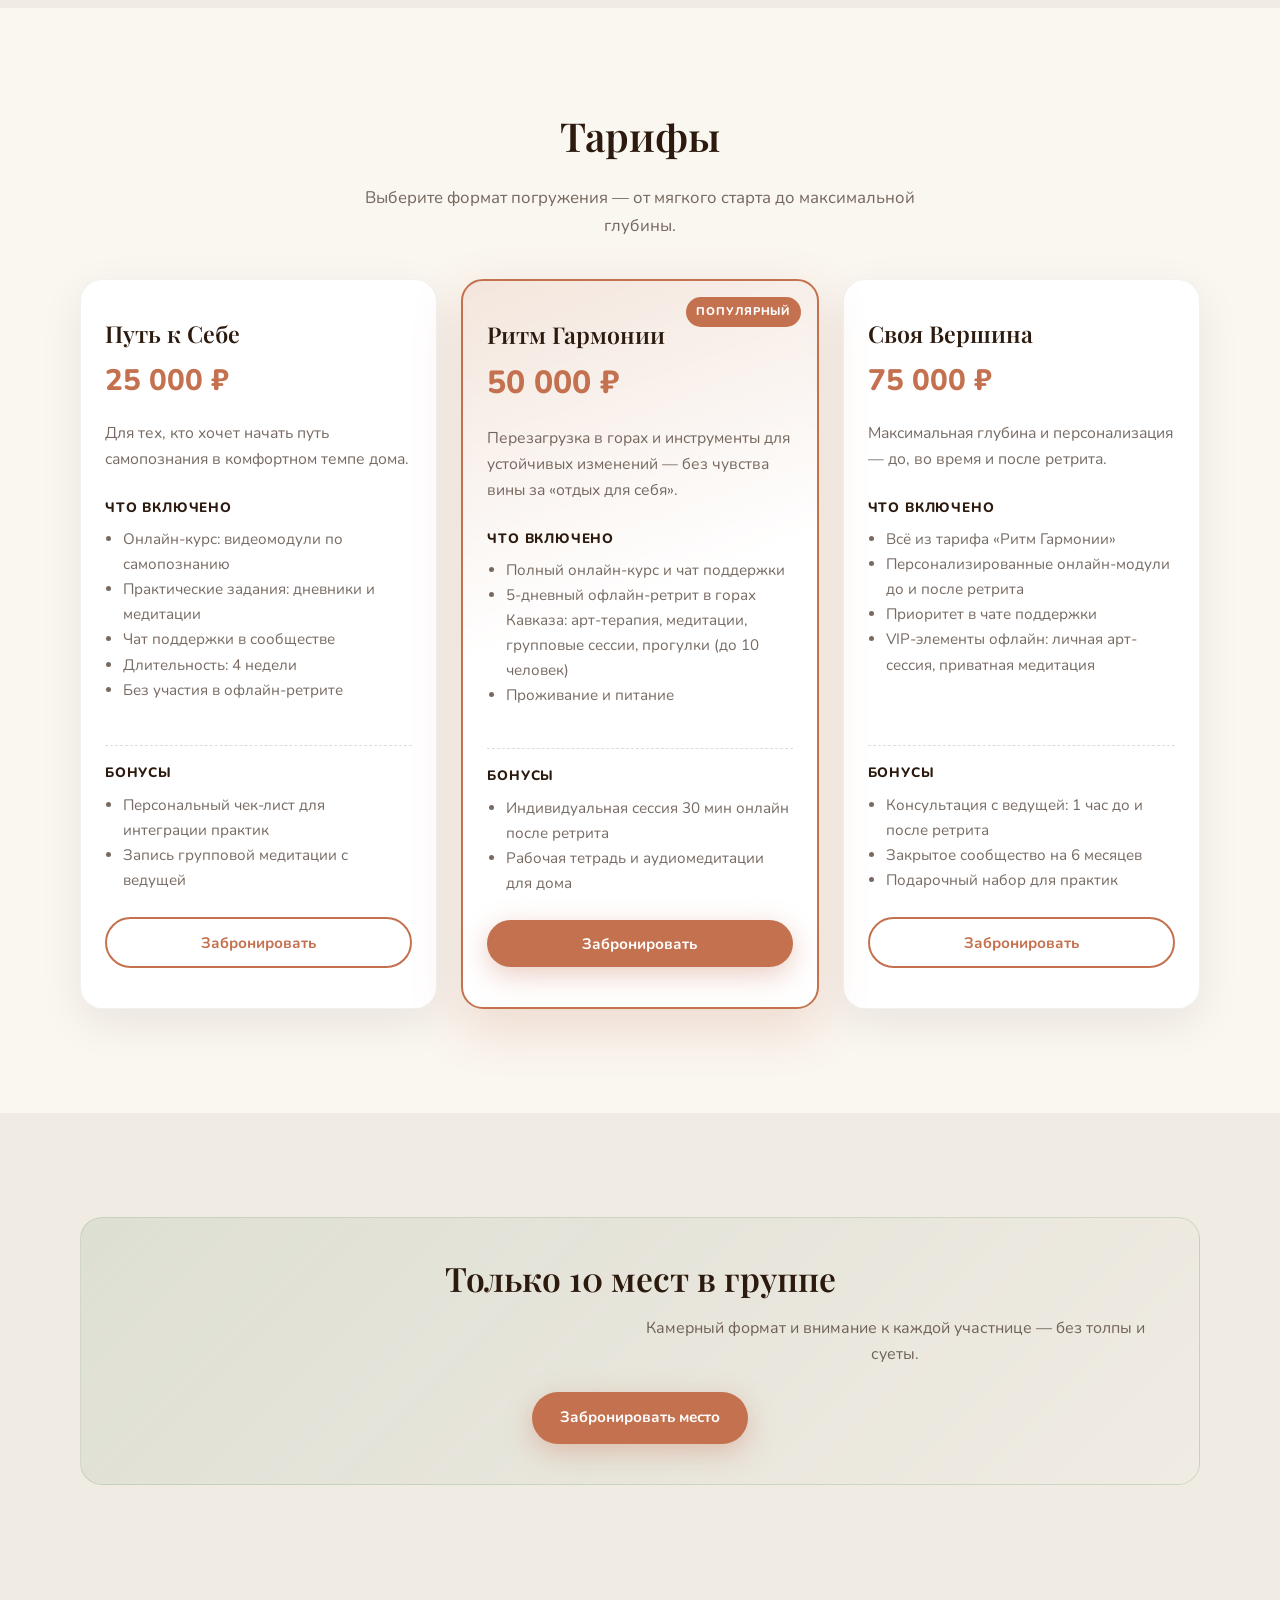
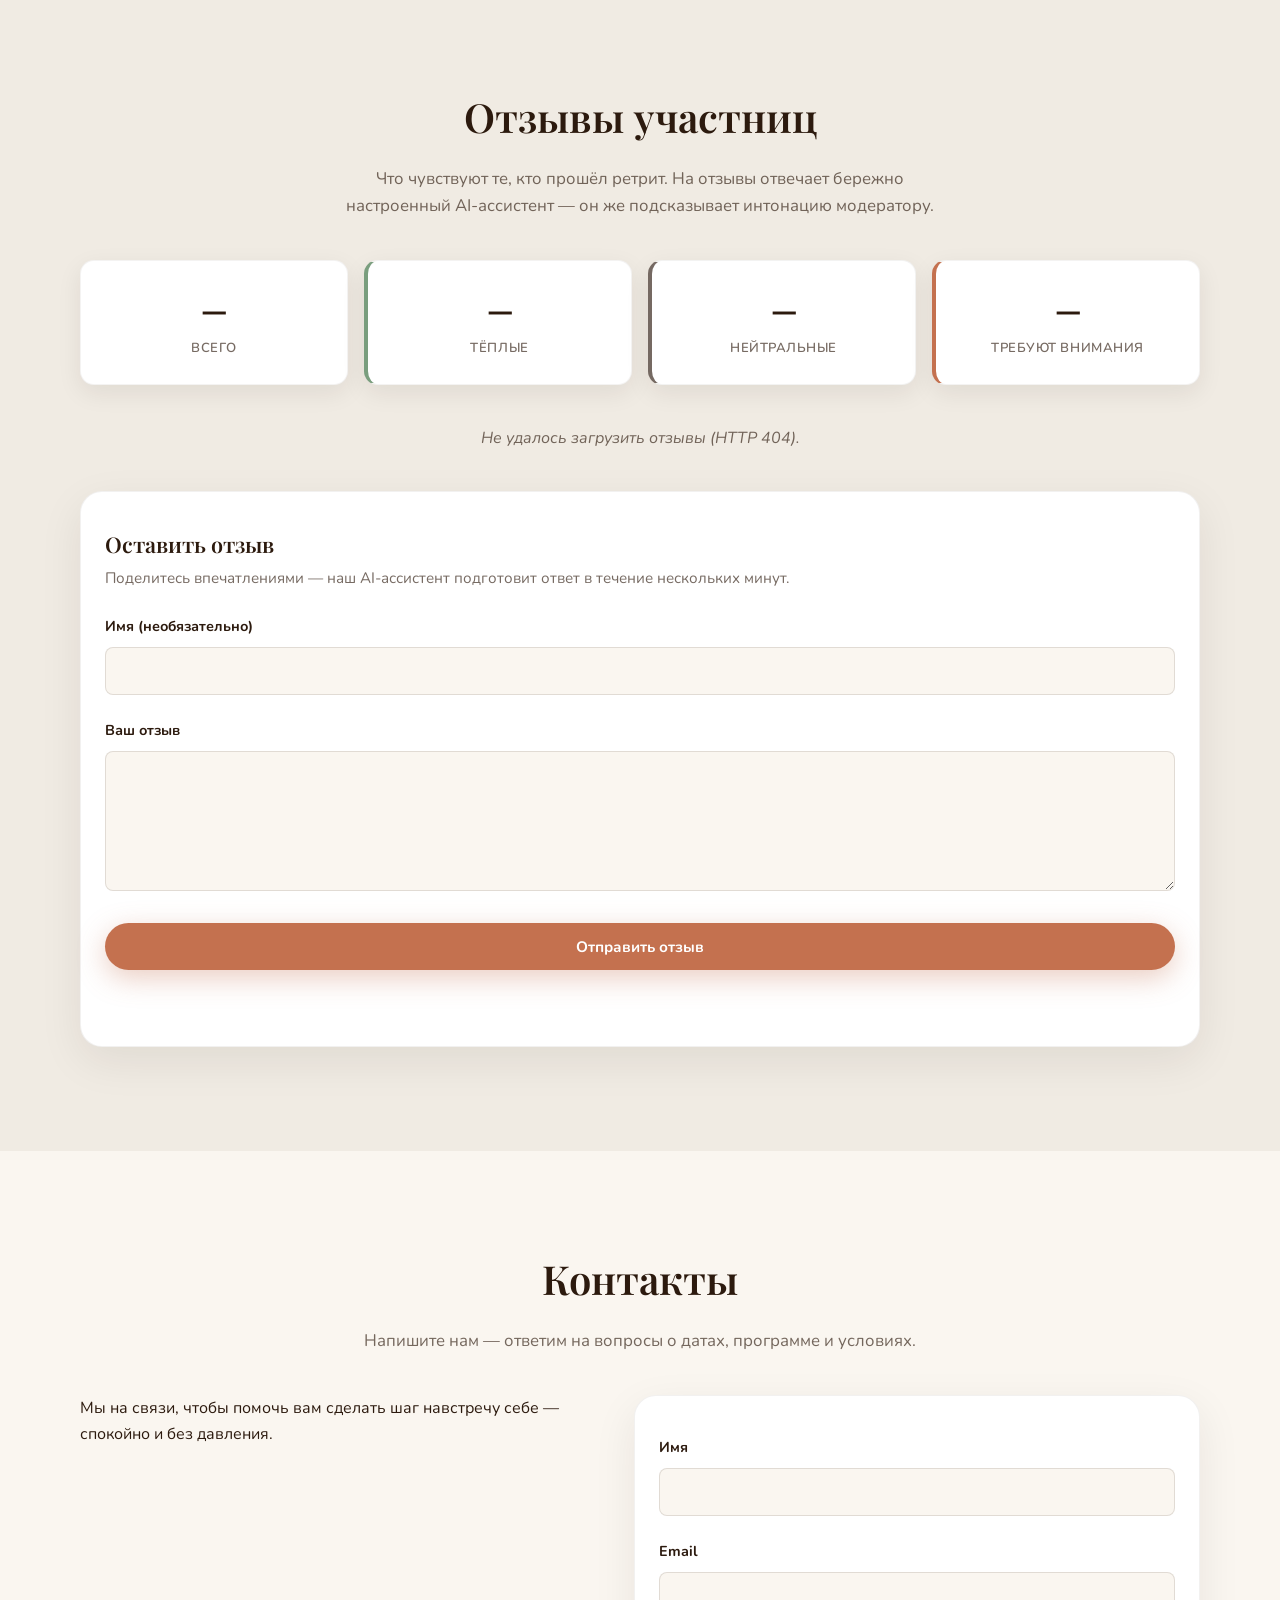
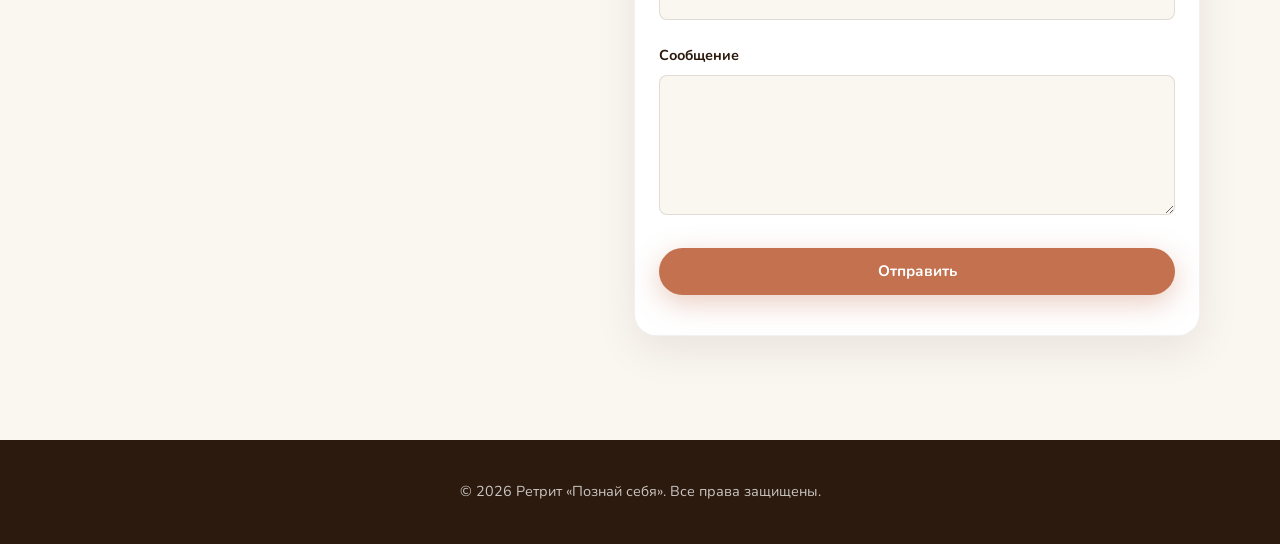
==== commit 418a137e: "Сайт ретрита и виджет: подпись «Демо · учебный сценарий» / «Demo · practice scenario» Co-Authored-By" ====
--- a/site/index.html
+++ b/site/index.html
@@ -14,7 +14,7 @@
       href="https://fonts.googleapis.com/css2?family=Nunito:wght@400;600;700;800&family=Playfair+Display:ital,wght@0,500;0,600;0,700;1,500&display=swap"
       rel="stylesheet"
     />
-    <link rel="stylesheet" href="assets/css/style.css" />
+    <link rel="stylesheet" href="assets/css/style.css?v=2" />
   </head>
   <body>
     <header class="site-header">
@@ -39,6 +39,7 @@
           <h1 class="hero__title" id="hero-title">
             Вернитесь к себе. Без масок, суеты и чувства вины
           </h1>
+          <p class="hero__demo-note">Демо · учебный сценарий</p>
           <p class="hero__subtitle">
             Ретрит «Познай себя» в горах Кавказа — камерное пространство для
             женщин
@@ -416,8 +417,8 @@
     <script>
       document.getElementById("year").textContent = new Date().getFullYear();
     </script>
-    <script src="assets/js/widget.js" defer></script>
-    <script src="assets/js/reviews.js" defer></script>
+    <script src="assets/js/widget.js?v=5" defer></script>
+    <script src="assets/js/reviews.js?v=2" defer></script>
     <script>
       (function () {
         var reveals = document.querySelectorAll(".reveal");
--- a/site/assets/css/style.css
+++ b/site/assets/css/style.css
@@ -263,6 +263,18 @@
   margin-bottom: var(--space-lg);
   color: rgba(255, 255, 255, 0.92);
   text-shadow: 0 1px 12px rgba(0, 0, 0, 0.2);
+}
+
+/* Пометка демо под заголовком: сайт ретрита — учебный сценарий портфолио */
+.hero__demo-note {
+  display: inline-block;
+  margin: 0 0 var(--space-md, 1rem);
+  padding: 0.2rem 0.7rem;
+  font-size: 0.8rem;
+  letter-spacing: 0.04em;
+  color: rgba(255, 255, 255, 0.85);
+  border: 1px solid rgba(255, 255, 255, 0.35);
+  border-radius: 999px;
 }
 
 .btn {
